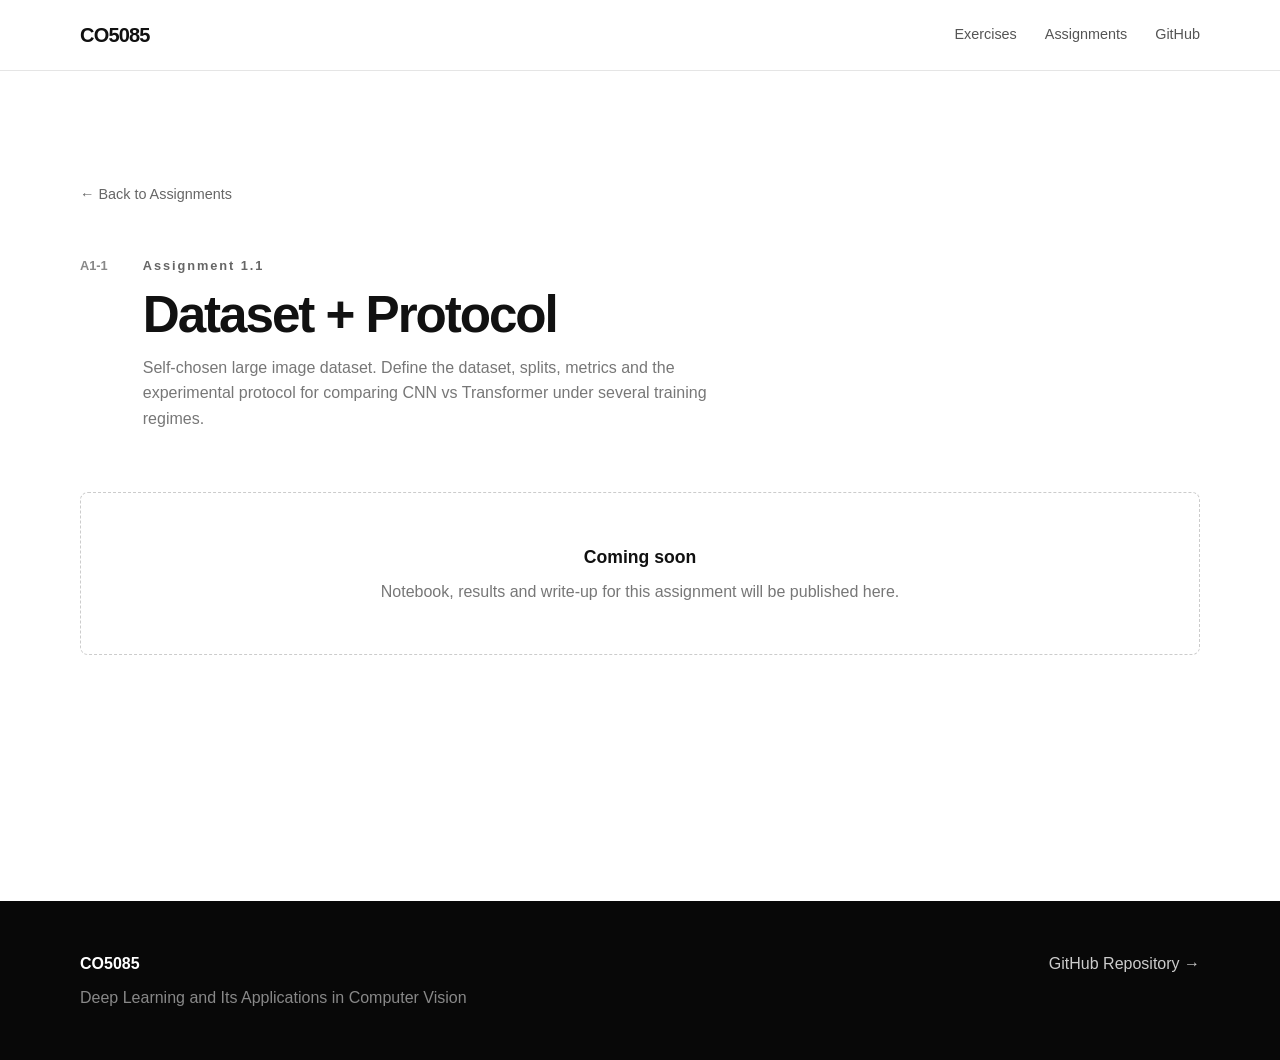
==== A1-1/index.html @ 3b037c11 "feat: update AI_USAGE and per-assignment disclosure" ====
<!DOCTYPE html>
<html lang="en">

<head>
    <meta charset="UTF-8">
    <meta name="viewport" content="width=device-width, initial-scale=1.0">

    <title>A1-1 · Dataset + Protocol — CO5085</title>

    <link rel="stylesheet" href="../css/style.css">
</head>

<body>

    <!-- Navigation -->
    <header class="navbar">
        <div class="container nav-container">

            <a href="../" class="logo">
                CO5085
            </a>

            <nav>
                <a href="../#exercises">Exercises</a>
                <a href="../#assignments">Assignments</a>
                <a href="https://github.com/hoctran19-cyber/deep-learning-computer-vision-co5085"
                   target="_blank">
                    GitHub
                </a>
            </nav>

        </div>
    </header>


    <main>

        <section class="section subpage">

            <div class="container">

                <a href="../#assignments" class="back-link">
                    ← Back to Assignments
                </a>

                <div class="section-header">

                    <span class="section-number">
                        A1-1
                    </span>

                    <div>
                        <span class="hero-label">Assignment 1.1</span>

                        <h2>Dataset + Protocol</h2>

                        <p>
                            Self-chosen large image dataset. Define the dataset, splits, metrics and the experimental protocol for comparing CNN vs Transformer under several training regimes.
                        </p>
                    </div>

                </div>


                <div class="placeholder">
                    <strong>Coming soon</strong>
                    <p>
                        Notebook, results and write-up for this
                        assignment will be published here.
                    </p>
                </div>

            </div>

        </section>

    </main>


    <!-- Footer -->
    <footer>

        <div class="container footer-content">

            <div>
                <strong>CO5085</strong>

                <p>
                    Deep Learning and Its Applications
                    in Computer Vision
                </p>
            </div>

            <div>
                <a
                    href="https://github.com/hoctran19-cyber/deep-learning-computer-vision-co5085"
                    target="_blank"
                >
                    GitHub Repository →
                </a>
            </div>

        </div>

    </footer>

</body>

</html>
---- css/style.css ----
* {
    margin: 0;
    padding: 0;
    box-sizing: border-box;
}

html {
    scroll-behavior: smooth;
}

body {
    font-family:
        Inter,
        -apple-system,
        BlinkMacSystemFont,
        "Segoe UI",
        sans-serif;

    line-height: 1.6;
    background: #ffffff;
    color: #111111;
}

a {
    color: inherit;
    text-decoration: none;
}

.container {
    width: min(1120px, 90%);
    margin: 0 auto;
}


/* =========================
   Navigation
========================= */

.navbar {
    position: sticky;
    top: 0;
    z-index: 100;

    background: rgba(255, 255, 255, 0.95);
    border-bottom: 1px solid #e5e5e5;
}

.nav-container {
    height: 70px;

    display: flex;
    align-items: center;
    justify-content: space-between;
}

.logo {
    font-size: 1.25rem;
    font-weight: 800;
    letter-spacing: -0.04em;
}

nav {
    display: flex;
    gap: 28px;
}

nav a {
    font-size: 0.9rem;
    color: #555;
}

nav a:hover {
    color: #000;
}


/* =========================
   Hero
========================= */

.hero {
    min-height: 620px;

    display: flex;
    align-items: center;

    background:
        linear-gradient(
            135deg,
            #f5f7fa 0%,
            #ffffff 60%
        );
}

.hero-content {
    padding: 100px 0;
}

.hero-label {
    margin-bottom: 20px;

    font-size: 0.8rem;
    font-weight: 700;

    letter-spacing: 0.15em;
    color: #666;
}

h1 {
    max-width: 850px;

    font-size: clamp(3rem, 7vw, 6rem);
    line-height: 0.98;
    letter-spacing: -0.06em;
}

h1 span {
    display: block;
    color: #555;
}

.hero-description {
    max-width: 650px;

    margin-top: 30px;

    font-size: 1.25rem;
    color: #666;
}

.hero-buttons {
    display: flex;
    gap: 14px;

    margin-top: 35px;
}

.button {
    padding: 13px 22px;

    border-radius: 6px;

    font-weight: 600;
}

.button.primary {
    background: #111;
    color: white;
}

.button.secondary {
    border: 1px solid #ccc;
}


/* =========================
   Sections
========================= */

.section {
    padding: 110px 0;
}

.section-dark {
    background: #111;
    color: white;
}

.section-header {
    display: flex;
    gap: 35px;

    margin-bottom: 60px;
}

.section-number {
    font-size: 0.8rem;
    font-weight: 700;
    color: #888;
}

.section-header h2 {
    font-size: clamp(2rem, 4vw, 3.5rem);

    line-height: 1;
    letter-spacing: -0.04em;
}

.section-header p {
    max-width: 600px;

    margin-top: 15px;

    color: #777;
}

.section-dark .section-header p {
    color: #aaa;
}


/* =========================
   Overview
========================= */

.overview-grid {
    display: grid;

    grid-template-columns:
        2fr 1fr;

    gap: 20px;
}

.info-card {
    padding: 35px;

    border: 1px solid #e5e5e5;
    border-radius: 8px;
}

.info-card h3 {
    margin-bottom: 15px;
}

.info-card p {
    color: #666;
}

.info-card p + p {
    margin-top: 8px;
}

.card-label {
    display: block;

    margin-bottom: 20px;

    font-size: 0.75rem;
    font-weight: 700;

    letter-spacing: 0.15em;
    text-transform: uppercase;
    color: #888;
}

.focus-text {
    font-size: clamp(1.25rem, 2.2vw, 1.75rem);
    line-height: 1.4;
    letter-spacing: -0.02em;
    color: #111 !important;
}


/* =========================
   Team
========================= */

.team-grid {
    display: grid;

    grid-template-columns:
        repeat(3, 1fr);

    gap: 20px;
}

.member-card {
    padding: 30px;

    border: 1px solid #333;
    border-radius: 8px;
}

.member-number {
    display: block;

    margin-bottom: 40px;

    font-size: 0.85rem;
    color: #777;
}

.avatar {
    width: 64px;
    height: 64px;

    display: flex;
    align-items: center;
    justify-content: center;

    margin-bottom: 25px;

    border-radius: 50%;
    overflow: hidden;

    background: #333;

    font-weight: 700;
}

.avatar img {
    width: 100%;
    height: 100%;

    object-fit: cover;
}

.member-card h3 {
    font-size: 1.15rem;
}

.member-card p {
    margin-top: 5px;

    font-size: 0.85rem;
    color: #999;
}


/* =========================
   AI-use Statement
========================= */

.statement {
    max-width: 760px;
}

.statement p {
    font-size: 1.05rem;
    color: #444;
}

.statement p + p,
.statement p + ul,
.statement ul + p {
    margin-top: 20px;
}

.statement ul {
    padding-left: 22px;
}

.statement li {
    margin-bottom: 10px;

    color: #444;
}

.statement-note {
    font-size: 0.9rem;
    color: #888;
}

.statement-note a {
    color: #111;
    text-decoration: underline;
}


/* =========================
   Exercises & Assignments
========================= */

.work-grid {
    display: grid;

    grid-template-columns:
        repeat(2, 1fr);

    gap: 20px;
}

.work-card {
    display: block;

    padding: 35px;

    border: 1px solid #333;
    border-radius: 8px;

    transition:
        transform 0.2s,
        border-color 0.2s;
}

.work-card:hover {
    transform: translateY(-5px);
    border-color: #777;
}

.work-code {
    display: inline-block;

    margin-bottom: 30px;
    padding: 4px 10px;

    border: 1px solid #555;
    border-radius: 4px;

    font-size: 0.75rem;
    font-weight: 700;
    letter-spacing: 0.1em;
    color: #ccc;

    transition:
        background 0.2s,
        color 0.2s,
        border-color 0.2s;
}

.work-card:hover .work-code {
    background: #fff;
    border-color: #fff;
    color: #111;
}

.work-card h3 {
    font-size: 1.35rem;

    margin-bottom: 15px;
}

.work-card p {
    color: #aaa;
}

.tags {
    display: flex;
    flex-wrap: wrap;

    gap: 8px;

    margin-top: 25px;
}

.tags span {
    padding: 5px 10px;

    border: 1px solid #444;
    border-radius: 20px;

    font-size: 0.75rem;
    color: #bbb;
}


.assignment-list {
    display: grid;

    gap: 20px;
}

.assignment-card {
    padding: 35px;

    border: 1px solid #e5e5e5;
    border-radius: 8px;
}

.assignment-head {
    display: flex;
    align-items: flex-start;
    gap: 30px;
}

.assignment-card .work-code {
    flex-shrink: 0;

    margin-bottom: 0;

    border-color: #ccc;
    color: #111;
}

.assignment-card h3 {
    font-size: 1.35rem;

    margin-bottom: 12px;
}

.assignment-card > .assignment-head p {
    max-width: 720px;

    color: #666;
}

.milestones {
    display: flex;
    flex-wrap: wrap;
    gap: 12px;

    margin-top: 25px;

    list-style: none;
}

.milestones a {
    display: flex;
    align-items: center;
    gap: 12px;

    padding: 12px 18px;

    border: 1px solid #e5e5e5;
    border-radius: 6px;

    font-size: 0.9rem;

    transition:
        border-color 0.2s,
        background 0.2s;
}

.milestones a:hover {
    background: #111;
    border-color: #111;
    color: #fff;
}

.milestones a span {
    font-size: 0.75rem;
    font-weight: 700;
    letter-spacing: 0.08em;
    color: #888;
}

.milestones a:hover span {
    color: #aaa;
}

.assignment-card .tags span {
    border-color: #ddd;
    color: #555;
}


/* =========================
   Sub-pages
========================= */

.subpage {
    min-height: calc(100vh - 70px);
}

.back-link {
    display: inline-block;

    margin-bottom: 50px;

    font-size: 0.9rem;
    color: #666;
}

.back-link:hover {
    color: #000;
}

.subpage .hero-label {
    display: block;

    margin-bottom: 12px;
}

.placeholder {
    padding: 50px 35px;

    border: 1px dashed #ccc;
    border-radius: 8px;

    text-align: center;
}

.placeholder strong {
    display: block;

    margin-bottom: 8px;

    font-size: 1.1rem;
}

.placeholder p {
    color: #777;
}


/* =========================
   Footer
========================= */

footer {
    padding: 50px 0;

    background: #080808;
    color: white;
}

.footer-content {
    display: flex;
    justify-content: space-between;
    gap: 30px;
}

.footer-content p {
    margin-top: 8px;

    color: #888;
}

.footer-content a {
    color: #ccc;
}


/* =========================
   Responsive
========================= */

@media (max-width: 800px) {

    nav {
        display: none;
    }

    .overview-grid,
    .team-grid,
    .work-grid {
        grid-template-columns: 1fr;
    }

    .assignment-head {
        flex-direction: column;
        gap: 15px;
    }

    .section {
        padding: 80px 0;
    }

    .section-header {
        gap: 15px;
    }

    .footer-content {
        flex-direction: column;
    }
}
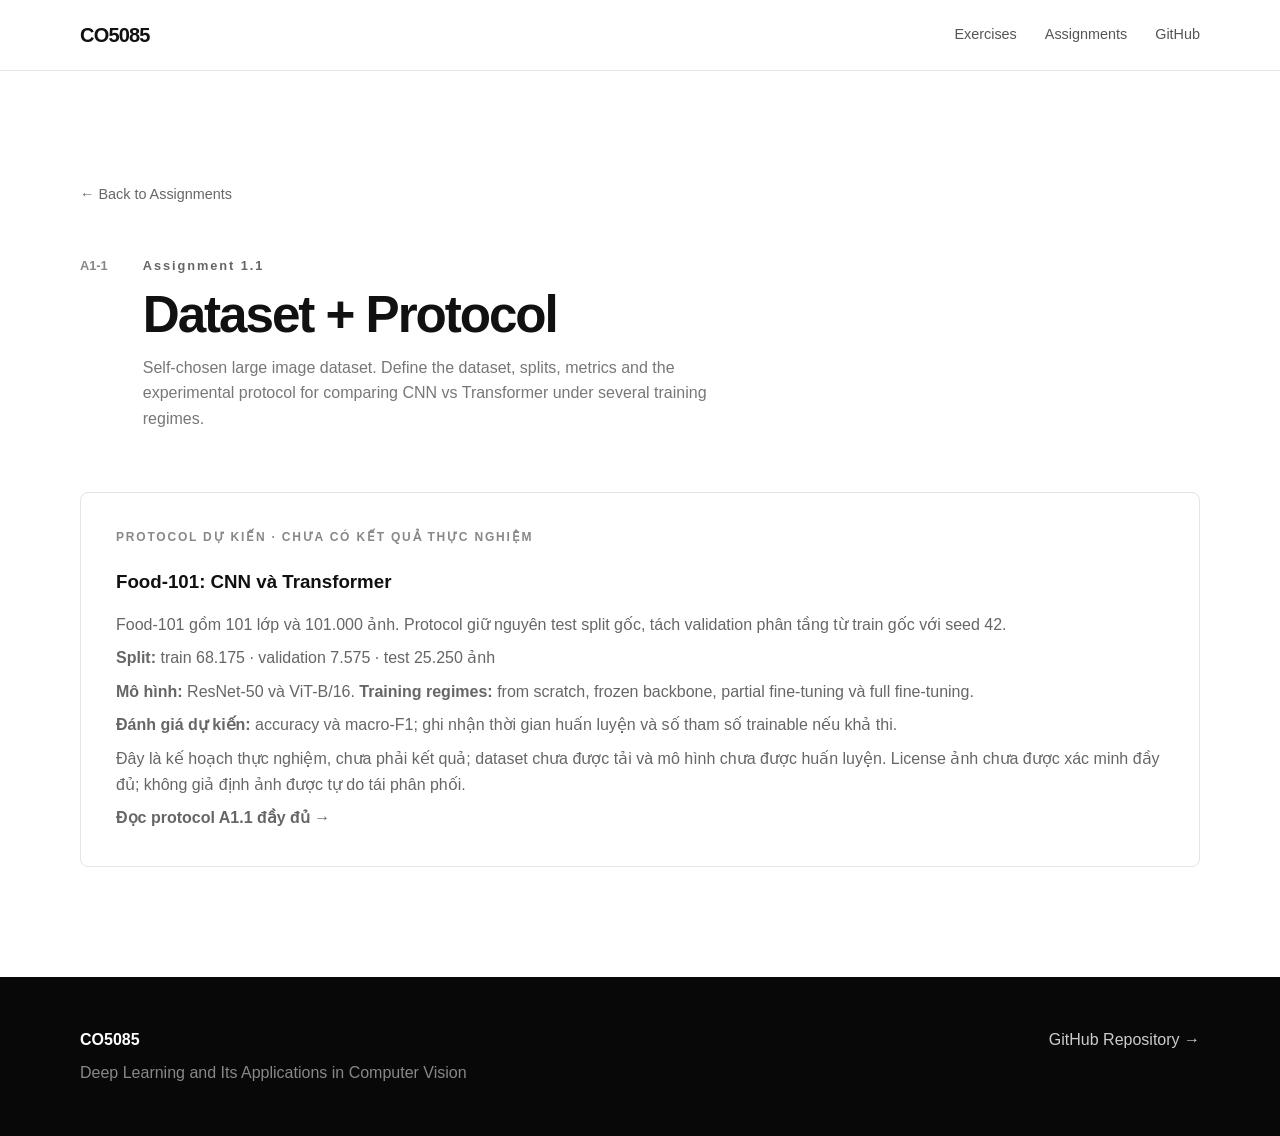
==== commit 1435714e: "Update index.html with experimental protocol details for Food-101 assignment" ====
--- a/A1-1/index.html
+++ b/A1-1/index.html
@@ -62,11 +62,42 @@
                 </div>
 
 
-                <div class="placeholder">
-                    <strong>Coming soon</strong>
+                <div class="info-card">
+                    <span class="card-label">Protocol dự kiến · Chưa có kết quả thực nghiệm</span>
+
+                    <h3>Food-101: CNN và Transformer</h3>
+
                     <p>
-                        Notebook, results and write-up for this
-                        assignment will be published here.
+                        Food-101 gồm 101 lớp và 101.000 ảnh. Protocol giữ nguyên
+                        test split gốc, tách validation phân tầng từ train gốc
+                        với seed 42.
+                    </p>
+
+                    <p>
+                        <strong>Split:</strong> train 68.175 · validation 7.575 · test 25.250 ảnh
+                    </p>
+
+                    <p>
+                        <strong>Mô hình:</strong> ResNet-50 và ViT-B/16.
+                        <strong>Training regimes:</strong> from scratch, frozen
+                        backbone, partial fine-tuning và full fine-tuning.
+                    </p>
+
+                    <p>
+                        <strong>Đánh giá dự kiến:</strong> accuracy và macro-F1;
+                        ghi nhận thời gian huấn luyện và số tham số trainable
+                        nếu khả thi.
+                    </p>
+
+                    <p>
+                        Đây là kế hoạch thực nghiệm, chưa phải kết quả; dataset
+                        chưa được tải và mô hình chưa được huấn luyện. License
+                        ảnh chưa được xác minh đầy đủ; không giả định ảnh được
+                        tự do tái phân phối.
+                    </p>
+
+                    <p>
+                        <a href="README.md"><strong>Đọc protocol A1.1 đầy đủ →</strong></a>
                     </p>
                 </div>
 
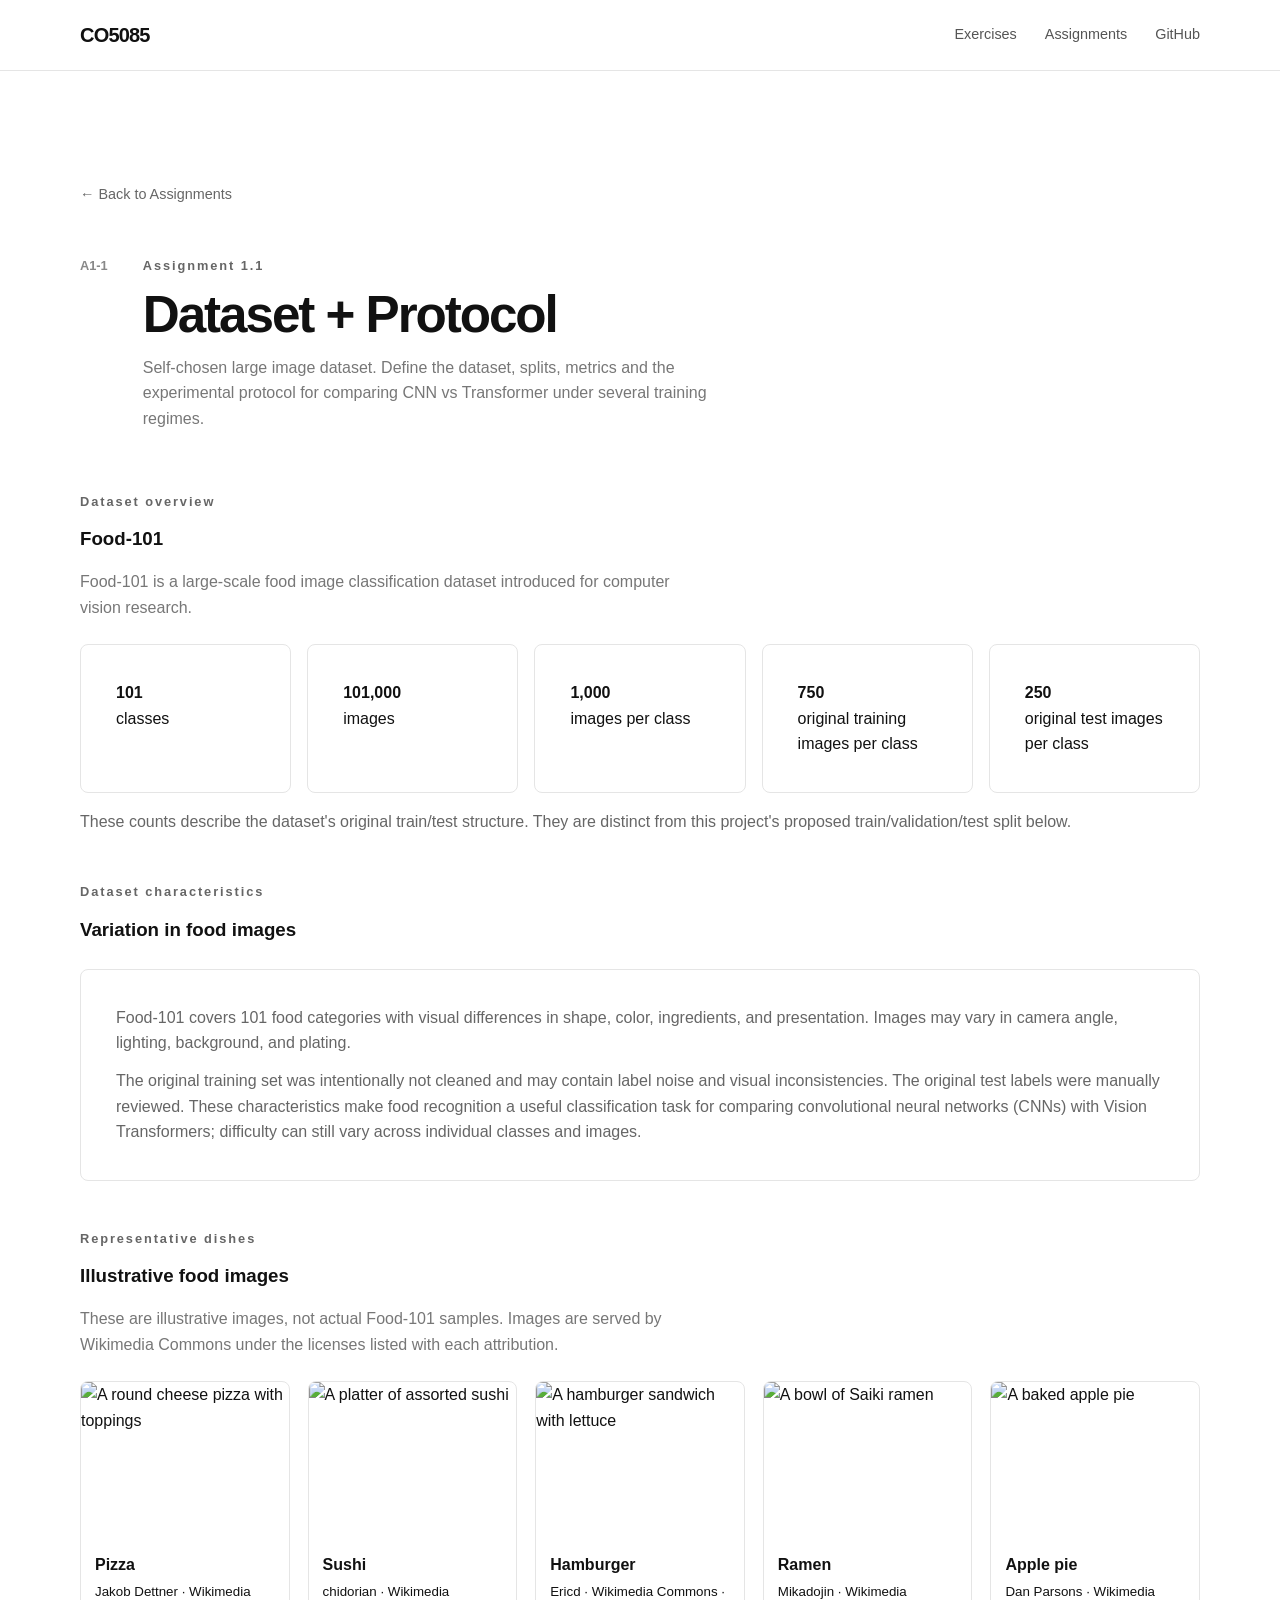
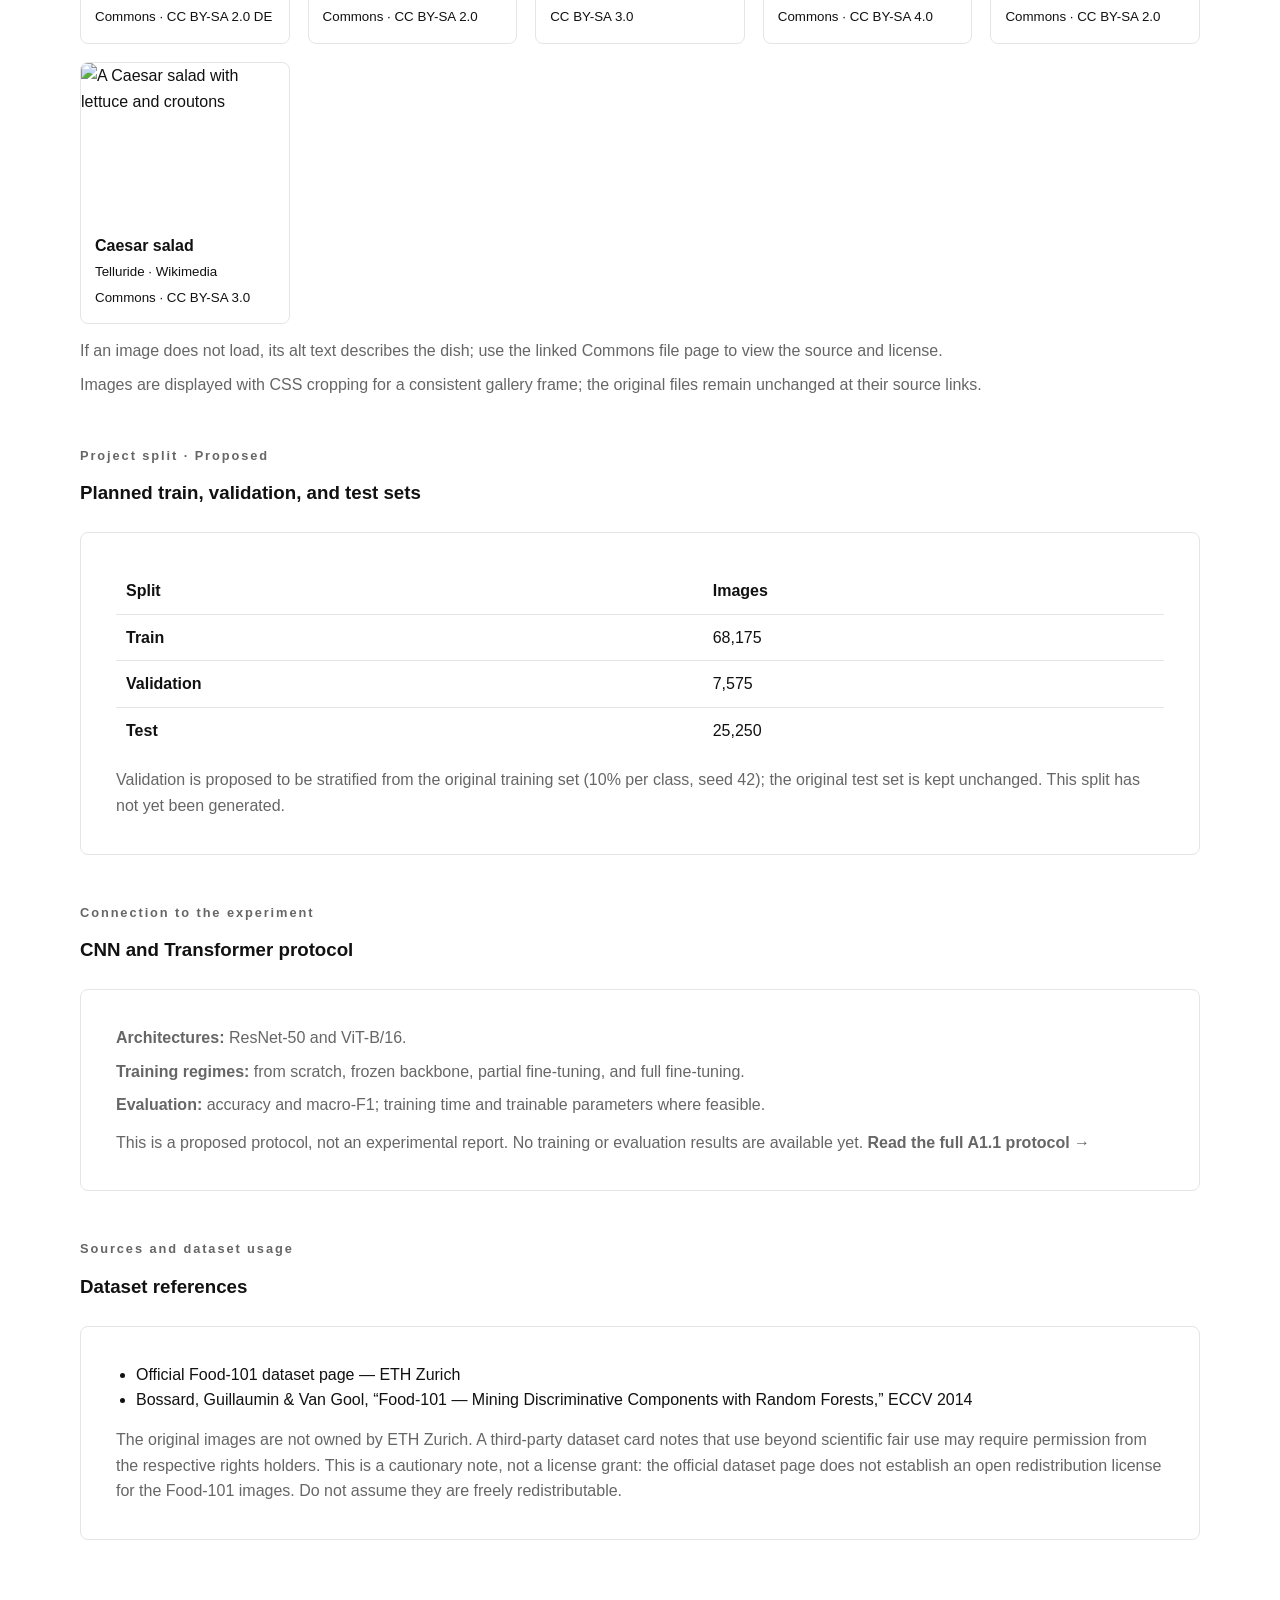
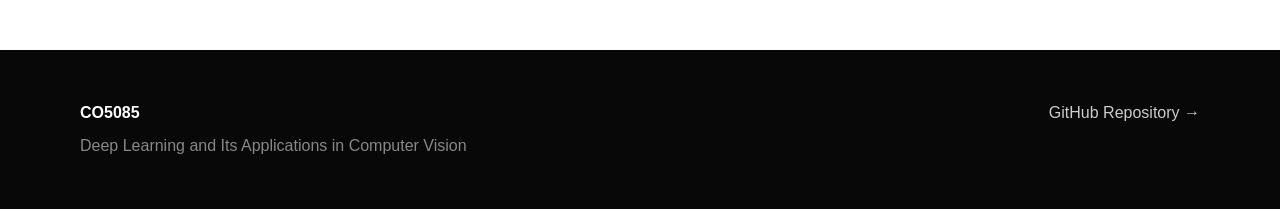
==== commit 2b39b6a3: "Update index.html with detailed dataset overview, characteristics, and proposed project split for Fo" ====
--- a/A1-1/index.html
+++ b/A1-1/index.html
@@ -62,44 +62,218 @@
                 </div>
 
 
-                <div class="info-card">
-                    <span class="card-label">Protocol dự kiến · Chưa có kết quả thực nghiệm</span>
-
-                    <h3>Food-101: CNN và Transformer</h3>
-
-                    <p>
-                        Food-101 gồm 101 lớp và 101.000 ảnh. Protocol giữ nguyên
-                        test split gốc, tách validation phân tầng từ train gốc
-                        với seed 42.
+                <section aria-labelledby="dataset-overview" style="margin-bottom: 48px;">
+                    <div class="section-header" style="margin-bottom: 24px;">
+                        <div>
+                            <span class="hero-label">Dataset overview</span>
+                            <h3 id="dataset-overview">Food-101</h3>
+                            <p>
+                                Food-101 is a large-scale food image classification dataset
+                                introduced for computer vision research.
+                            </p>
+                        </div>
+                    </div>
+
+                    <div style="display: grid; grid-template-columns: repeat(auto-fit, minmax(175px, 1fr)); gap: 16px;">
+                        <div class="info-card"><strong>101</strong><br>classes</div>
+                        <div class="info-card"><strong>101,000</strong><br>images</div>
+                        <div class="info-card"><strong>1,000</strong><br>images per class</div>
+                        <div class="info-card"><strong>750</strong><br>original training images per class</div>
+                        <div class="info-card"><strong>250</strong><br>original test images per class</div>
+                    </div>
+                    <p style="margin-top: 16px; color: #666;">
+                        These counts describe the dataset's original train/test structure.
+                        They are distinct from this project's proposed train/validation/test
+                        split below.
                     </p>
-
-                    <p>
-                        <strong>Split:</strong> train 68.175 · validation 7.575 · test 25.250 ảnh
+                </section>
+
+                <section aria-labelledby="dataset-characteristics" style="margin-bottom: 48px;">
+                    <div class="section-header" style="margin-bottom: 24px;">
+                        <div>
+                            <span class="hero-label">Dataset characteristics</span>
+                            <h3 id="dataset-characteristics">Variation in food images</h3>
+                        </div>
+                    </div>
+                    <div class="info-card">
+                        <p>
+                            Food-101 covers 101 food categories with visual differences in
+                            shape, color, ingredients, and presentation. Images may vary in
+                            camera angle, lighting, background, and plating.
+                        </p>
+                        <p style="margin-top: 12px;">
+                            The original training set was intentionally not cleaned and may
+                            contain label noise and visual inconsistencies. The original
+                            test labels were manually reviewed. These characteristics make
+                            food recognition a useful classification task for comparing
+                            convolutional neural networks (CNNs) with Vision Transformers;
+                            difficulty can still vary across individual classes and images.
+                        </p>
+                    </div>
+                </section>
+
+                <section aria-labelledby="representative-images" style="margin-bottom: 48px;">
+                    <div class="section-header" style="margin-bottom: 24px;">
+                        <div>
+                            <span class="hero-label">Representative dishes</span>
+                            <h3 id="representative-images">Illustrative food images</h3>
+                            <p>
+                                These are illustrative images, not actual Food-101 samples.
+                                Images are served by Wikimedia Commons under the licenses
+                                listed with each attribution.
+                            </p>
+                        </div>
+                    </div>
+
+                    <div style="display: grid; grid-template-columns: repeat(auto-fit, minmax(200px, 1fr)); gap: 18px;">
+                        <figure style="border: 1px solid #e5e5e5; border-radius: 8px; overflow: hidden;">
+                            <img src="https://upload.wikimedia.org/wikipedia/commons/a/a4/Pizza.jpg"
+                                 alt="A round cheese pizza with toppings"
+                                 loading="lazy"
+                                 style="display: block; width: 100%; aspect-ratio: 4 / 3; object-fit: cover;">
+                            <figcaption style="padding: 14px;">
+                                <strong>Pizza</strong><br>
+                                <small>Jakob Dettner · <a href="https://commons.wikimedia.org/wiki/File:Pizza.jpg" target="_blank" rel="noopener noreferrer">Wikimedia Commons</a> · <a href="https://creativecommons.org/licenses/by-sa/2.0/de/deed.en" target="_blank" rel="noopener noreferrer">CC BY-SA 2.0 DE</a></small>
+                            </figcaption>
+                        </figure>
+
+                        <figure style="border: 1px solid #e5e5e5; border-radius: 8px; overflow: hidden;">
+                            <img src="https://thumb.wikimedia.org/wikipedia/commons/thumb/6/60/Sushi_platter.jpg/960px-Sushi_platter.jpg"
+                                 alt="A platter of assorted sushi"
+                                 loading="lazy"
+                                 style="display: block; width: 100%; aspect-ratio: 4 / 3; object-fit: cover;">
+                            <figcaption style="padding: 14px;">
+                                <strong>Sushi</strong><br>
+                                <small>chidorian · <a href="https://commons.wikimedia.org/wiki/File:Sushi_platter.jpg" target="_blank" rel="noopener noreferrer">Wikimedia Commons</a> · <a href="https://creativecommons.org/licenses/by-sa/2.0" target="_blank" rel="noopener noreferrer">CC BY-SA 2.0</a></small>
+                            </figcaption>
+                        </figure>
+
+                        <figure style="border: 1px solid #e5e5e5; border-radius: 8px; overflow: hidden;">
+                            <img src="https://upload.wikimedia.org/wikipedia/commons/e/e8/Hamburger_sandwich.jpg"
+                                 alt="A hamburger sandwich with lettuce"
+                                 loading="lazy"
+                                 style="display: block; width: 100%; aspect-ratio: 4 / 3; object-fit: cover;">
+                            <figcaption style="padding: 14px;">
+                                <strong>Hamburger</strong><br>
+                                <small>Ericd · <a href="https://commons.wikimedia.org/wiki/File:Hamburger_sandwich.jpg" target="_blank" rel="noopener noreferrer">Wikimedia Commons</a> · <a href="https://creativecommons.org/licenses/by-sa/3.0/" target="_blank" rel="noopener noreferrer">CC BY-SA 3.0</a></small>
+                            </figcaption>
+                        </figure>
+
+                        <figure style="border: 1px solid #e5e5e5; border-radius: 8px; overflow: hidden;">
+                            <img src="https://thumb.wikimedia.org/wikipedia/commons/thumb/a/a5/Saiki-ramen.jpg/960px-Saiki-ramen.jpg"
+                                 alt="A bowl of Saiki ramen"
+                                 loading="lazy"
+                                 style="display: block; width: 100%; aspect-ratio: 4 / 3; object-fit: cover;">
+                            <figcaption style="padding: 14px;">
+                                <strong>Ramen</strong><br>
+                                <small>Mikadojin · <a href="https://commons.wikimedia.org/wiki/File:Saiki-ramen.jpg" target="_blank" rel="noopener noreferrer">Wikimedia Commons</a> · <a href="https://creativecommons.org/licenses/by-sa/4.0" target="_blank" rel="noopener noreferrer">CC BY-SA 4.0</a></small>
+                            </figcaption>
+                        </figure>
+
+                        <figure style="border: 1px solid #e5e5e5; border-radius: 8px; overflow: hidden;">
+                            <img src="https://thumb.wikimedia.org/wikipedia/commons/thumb/4/4b/Apple_pie.jpg/960px-Apple_pie.jpg"
+                                 alt="A baked apple pie"
+                                 loading="lazy"
+                                 style="display: block; width: 100%; aspect-ratio: 4 / 3; object-fit: cover;">
+                            <figcaption style="padding: 14px;">
+                                <strong>Apple pie</strong><br>
+                                <small>Dan Parsons · <a href="https://commons.wikimedia.org/wiki/File:Apple_pie.jpg" target="_blank" rel="noopener noreferrer">Wikimedia Commons</a> · <a href="https://creativecommons.org/licenses/by-sa/2.0" target="_blank" rel="noopener noreferrer">CC BY-SA 2.0</a></small>
+                            </figcaption>
+                        </figure>
+
+                        <figure style="border: 1px solid #e5e5e5; border-radius: 8px; overflow: hidden;">
+                            <img src="https://thumb.wikimedia.org/wikipedia/commons/thumb/8/85/Caesar-salad.jpg/960px-Caesar-salad.jpg"
+                                 alt="A Caesar salad with lettuce and croutons"
+                                 loading="lazy"
+                                 style="display: block; width: 100%; aspect-ratio: 4 / 3; object-fit: cover;">
+                            <figcaption style="padding: 14px;">
+                                <strong>Caesar salad</strong><br>
+                                <small>Telluride · <a href="https://commons.wikimedia.org/wiki/File:Caesar-salad.jpg" target="_blank" rel="noopener noreferrer">Wikimedia Commons</a> · <a href="https://creativecommons.org/licenses/by-sa/3.0" target="_blank" rel="noopener noreferrer">CC BY-SA 3.0</a></small>
+                            </figcaption>
+                        </figure>
+                    </div>
+                    <p style="margin-top: 14px; color: #666;">
+                        If an image does not load, its alt text describes the dish; use the
+                        linked Commons file page to view the source and license.
                     </p>
-
-                    <p>
-                        <strong>Mô hình:</strong> ResNet-50 và ViT-B/16.
-                        <strong>Training regimes:</strong> from scratch, frozen
-                        backbone, partial fine-tuning và full fine-tuning.
+                    <p style="margin-top: 8px; color: #666;">
+                        Images are displayed with CSS cropping for a consistent gallery
+                        frame; the original files remain unchanged at their source links.
                     </p>
-
-                    <p>
-                        <strong>Đánh giá dự kiến:</strong> accuracy và macro-F1;
-                        ghi nhận thời gian huấn luyện và số tham số trainable
-                        nếu khả thi.
-                    </p>
-
-                    <p>
-                        Đây là kế hoạch thực nghiệm, chưa phải kết quả; dataset
-                        chưa được tải và mô hình chưa được huấn luyện. License
-                        ảnh chưa được xác minh đầy đủ; không giả định ảnh được
-                        tự do tái phân phối.
-                    </p>
-
-                    <p>
-                        <a href="README.md"><strong>Đọc protocol A1.1 đầy đủ →</strong></a>
-                    </p>
-                </div>
+                </section>
+
+                <section aria-labelledby="project-split" style="margin-bottom: 48px;">
+                    <div class="section-header" style="margin-bottom: 24px;">
+                        <div>
+                            <span class="hero-label">Project split · Proposed</span>
+                            <h3 id="project-split">Planned train, validation, and test sets</h3>
+                        </div>
+                    </div>
+                    <div class="info-card">
+                        <table style="width: 100%; border-collapse: collapse; text-align: left;">
+                            <thead>
+                                <tr>
+                                    <th scope="col" style="padding: 10px; border-bottom: 1px solid #e5e5e5;">Split</th>
+                                    <th scope="col" style="padding: 10px; border-bottom: 1px solid #e5e5e5;">Images</th>
+                                </tr>
+                            </thead>
+                            <tbody>
+                                <tr><th scope="row" style="padding: 10px; border-bottom: 1px solid #e5e5e5;">Train</th><td style="padding: 10px; border-bottom: 1px solid #e5e5e5;">68,175</td></tr>
+                                <tr><th scope="row" style="padding: 10px; border-bottom: 1px solid #e5e5e5;">Validation</th><td style="padding: 10px; border-bottom: 1px solid #e5e5e5;">7,575</td></tr>
+                                <tr><th scope="row" style="padding: 10px;">Test</th><td style="padding: 10px;">25,250</td></tr>
+                            </tbody>
+                        </table>
+                        <p style="margin-top: 14px;">
+                            Validation is proposed to be stratified from the original
+                            training set (10% per class, seed 42); the original test set is
+                            kept unchanged. This split has not yet been generated.
+                        </p>
+                    </div>
+                </section>
+
+                <section aria-labelledby="experiment-connection" style="margin-bottom: 48px;">
+                    <div class="section-header" style="margin-bottom: 24px;">
+                        <div>
+                            <span class="hero-label">Connection to the experiment</span>
+                            <h3 id="experiment-connection">CNN and Transformer protocol</h3>
+                        </div>
+                    </div>
+                    <div class="info-card">
+                        <p><strong>Architectures:</strong> ResNet-50 and ViT-B/16.</p>
+                        <p style="margin-top: 8px;"><strong>Training regimes:</strong> from scratch, frozen backbone, partial fine-tuning, and full fine-tuning.</p>
+                        <p style="margin-top: 8px;"><strong>Evaluation:</strong> accuracy and macro-F1; training time and trainable parameters where feasible.</p>
+                        <p style="margin-top: 12px;">
+                            This is a proposed protocol, not an experimental report. No
+                            training or evaluation results are available yet.
+                            <a href="README.md"><strong>Read the full A1.1 protocol →</strong></a>
+                        </p>
+                    </div>
+                </section>
+
+                <section aria-labelledby="sources-usage">
+                    <div class="section-header" style="margin-bottom: 24px;">
+                        <div>
+                            <span class="hero-label">Sources and dataset usage</span>
+                            <h3 id="sources-usage">Dataset references</h3>
+                        </div>
+                    </div>
+                    <div class="info-card">
+                        <ul style="padding-left: 20px;">
+                            <li><a href="https://data.vision.ee.ethz.ch/cvl/datasets_extra/food-101/" target="_blank" rel="noopener noreferrer">Official Food-101 dataset page — ETH Zurich</a></li>
+                            <li><a href="https://data.vision.ee.ethz.ch/cvl/datasets_extra/food-101/static/bossard_eccv14_food-101.pdf" target="_blank" rel="noopener noreferrer">Bossard, Guillaumin &amp; Van Gool, “Food-101 — Mining Discriminative Components with Random Forests,” ECCV 2014</a></li>
+                        </ul>
+                        <p style="margin-top: 14px;">
+                            The original images are not owned by ETH Zurich. A
+                            <a href="https://docs.voxel51.com/dataset_zoo/datasets_hf/food101.html" target="_blank" rel="noopener noreferrer">third-party dataset card</a>
+                            notes that use beyond scientific fair use may require
+                            permission from the respective rights holders. This is a
+                            cautionary note, not a license grant: the official dataset
+                            page does not establish an open redistribution license for
+                            the Food-101 images. Do not assume they are freely
+                            redistributable.
+                        </p>
+                    </div>
+                </section>
 
             </div>
 
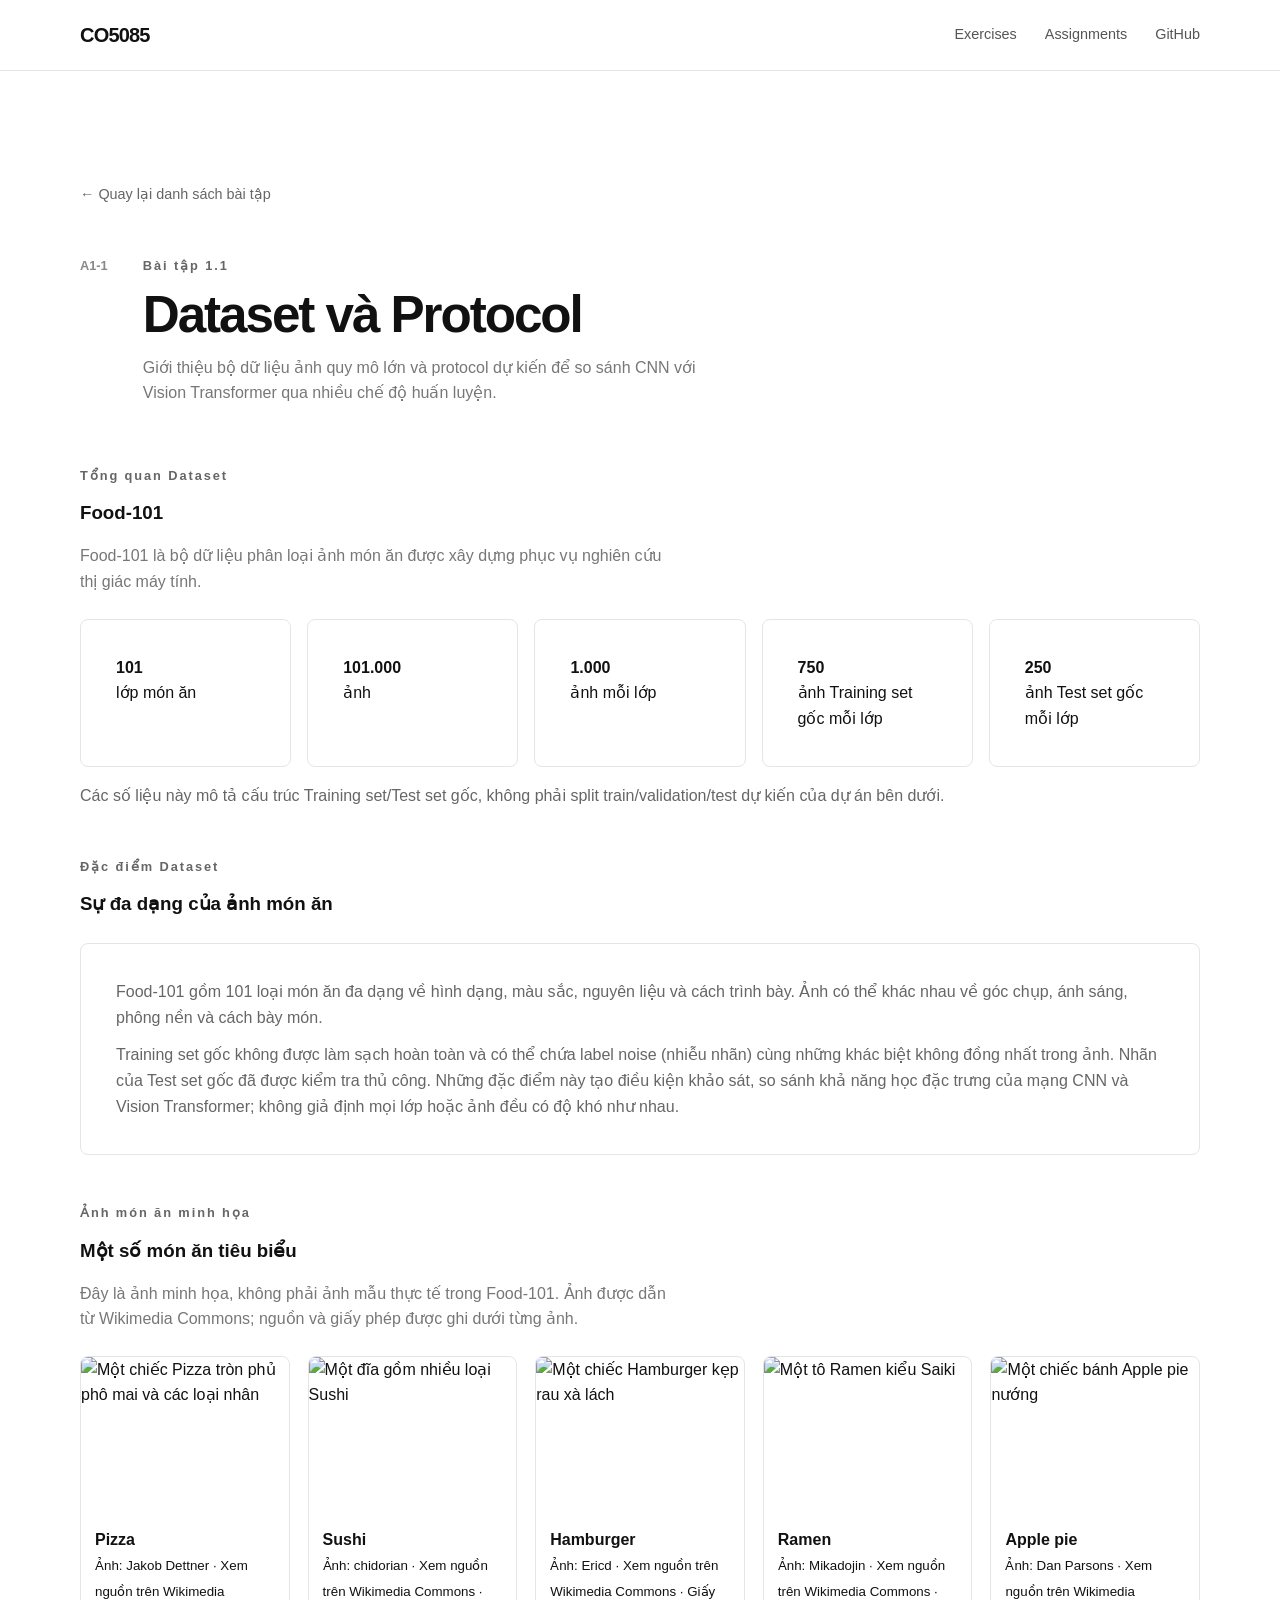
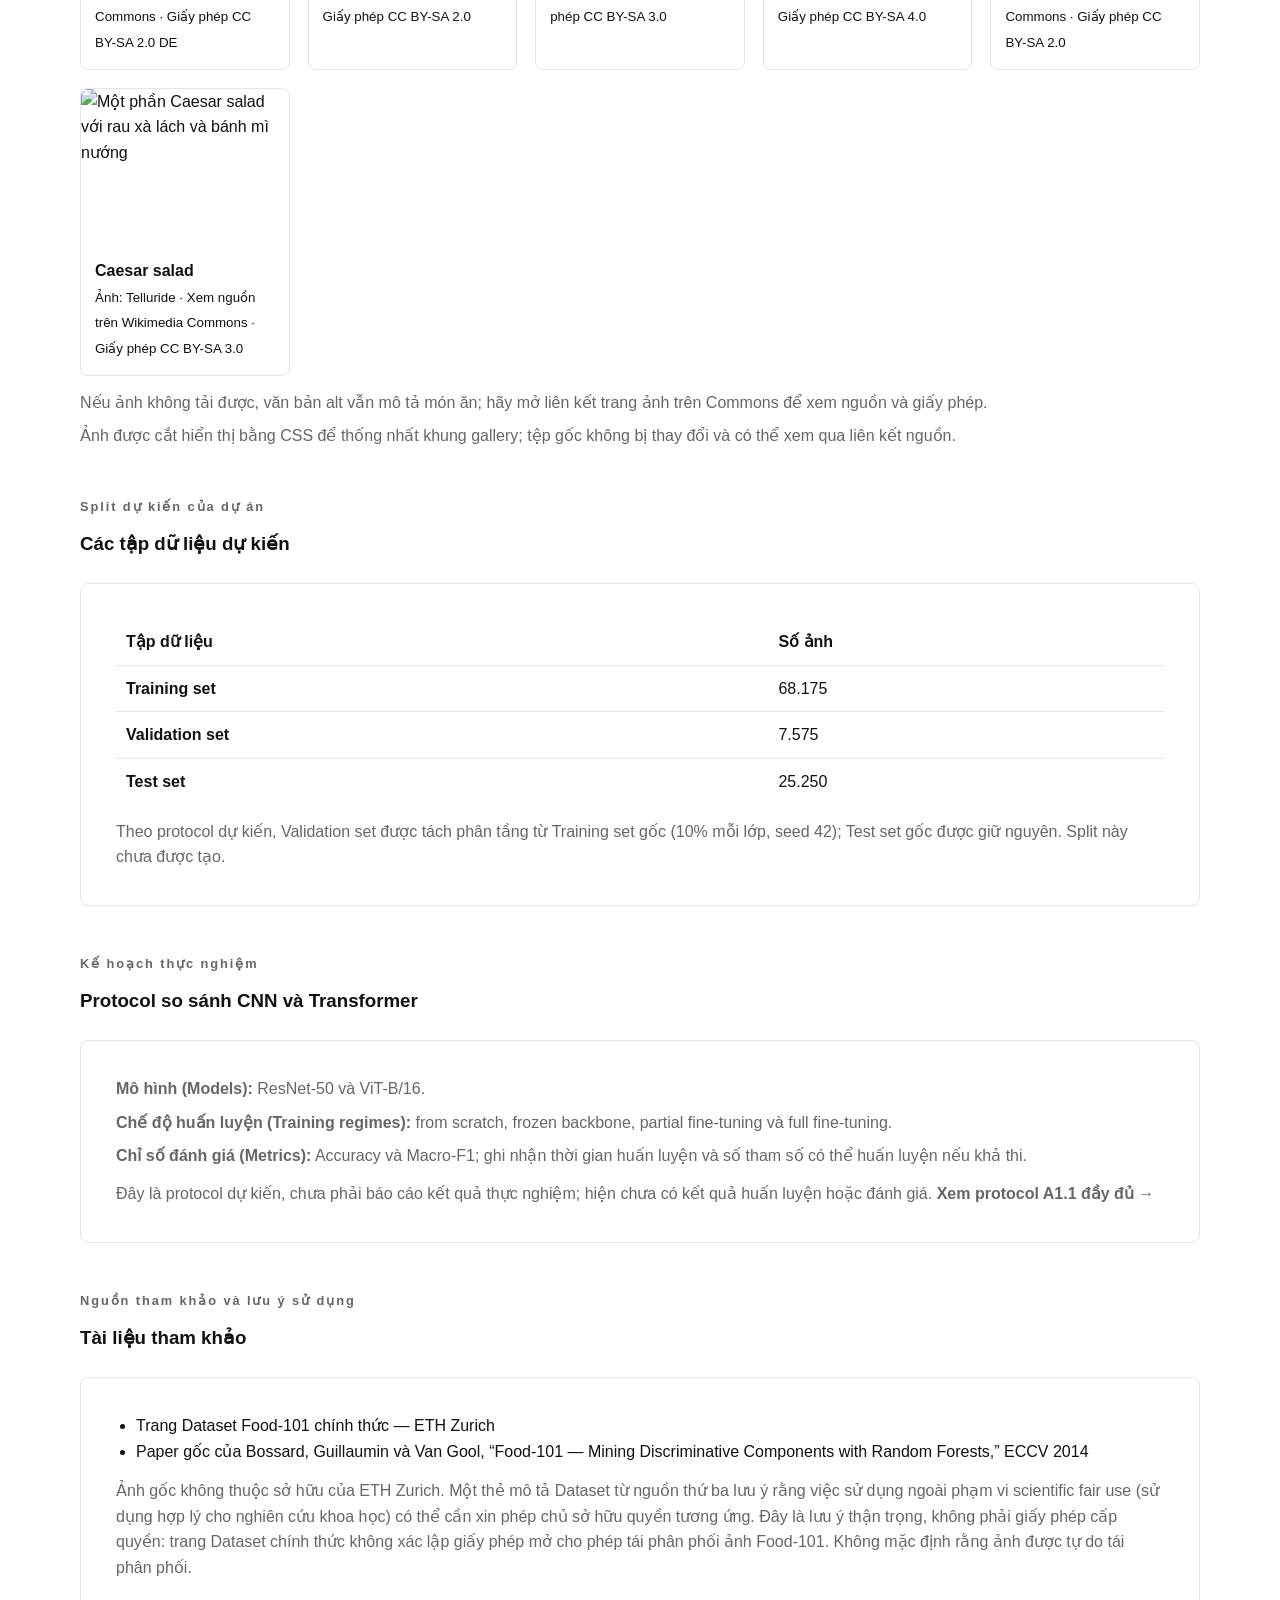
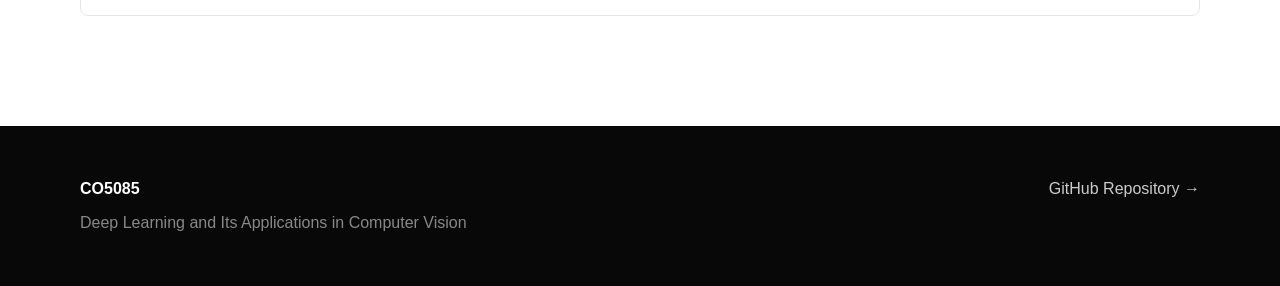
==== commit e2db421f: "Update index.html with Vietnamese translations and improved dataset descriptions for A1.1" ====
--- a/A1-1/index.html
+++ b/A1-1/index.html
@@ -1,11 +1,11 @@
 <!DOCTYPE html>
-<html lang="en">
+<html lang="vi">
 
 <head>
     <meta charset="UTF-8">
     <meta name="viewport" content="width=device-width, initial-scale=1.0">
 
-    <title>A1-1 · Dataset + Protocol — CO5085</title>
+    <title>A1.1 · Dataset và Protocol — CO5085</title>
 
     <link rel="stylesheet" href="../css/style.css">
 </head>
@@ -40,7 +40,7 @@
             <div class="container">
 
                 <a href="../#assignments" class="back-link">
-                    ← Back to Assignments
+                    ← Quay lại danh sách bài tập
                 </a>
 
                 <div class="section-header">
@@ -50,12 +50,13 @@
                     </span>
 
                     <div>
-                        <span class="hero-label">Assignment 1.1</span>
-
-                        <h2>Dataset + Protocol</h2>
+                        <span class="hero-label">Bài tập 1.1</span>
+
+                        <h2>Dataset và Protocol</h2>
 
                         <p>
-                            Self-chosen large image dataset. Define the dataset, splits, metrics and the experimental protocol for comparing CNN vs Transformer under several training regimes.
+                            Giới thiệu bộ dữ liệu ảnh quy mô lớn và protocol dự kiến
+                            để so sánh CNN với Vision Transformer qua nhiều chế độ huấn luyện.
                         </p>
                     </div>
 
@@ -65,49 +66,48 @@
                 <section aria-labelledby="dataset-overview" style="margin-bottom: 48px;">
                     <div class="section-header" style="margin-bottom: 24px;">
                         <div>
-                            <span class="hero-label">Dataset overview</span>
+                            <span class="hero-label">Tổng quan Dataset</span>
                             <h3 id="dataset-overview">Food-101</h3>
                             <p>
-                                Food-101 is a large-scale food image classification dataset
-                                introduced for computer vision research.
+                                Food-101 là bộ dữ liệu phân loại ảnh món ăn được xây dựng
+                                phục vụ nghiên cứu thị giác máy tính.
                             </p>
                         </div>
                     </div>
 
                     <div style="display: grid; grid-template-columns: repeat(auto-fit, minmax(175px, 1fr)); gap: 16px;">
-                        <div class="info-card"><strong>101</strong><br>classes</div>
-                        <div class="info-card"><strong>101,000</strong><br>images</div>
-                        <div class="info-card"><strong>1,000</strong><br>images per class</div>
-                        <div class="info-card"><strong>750</strong><br>original training images per class</div>
-                        <div class="info-card"><strong>250</strong><br>original test images per class</div>
+                        <div class="info-card"><strong>101</strong><br>lớp món ăn</div>
+                        <div class="info-card"><strong>101.000</strong><br>ảnh</div>
+                        <div class="info-card"><strong>1.000</strong><br>ảnh mỗi lớp</div>
+                        <div class="info-card"><strong>750</strong><br>ảnh Training set gốc mỗi lớp</div>
+                        <div class="info-card"><strong>250</strong><br>ảnh Test set gốc mỗi lớp</div>
                     </div>
                     <p style="margin-top: 16px; color: #666;">
-                        These counts describe the dataset's original train/test structure.
-                        They are distinct from this project's proposed train/validation/test
-                        split below.
+                        Các số liệu này mô tả cấu trúc Training set/Test set gốc,
+                        không phải split train/validation/test dự kiến của dự án bên dưới.
                     </p>
                 </section>
 
                 <section aria-labelledby="dataset-characteristics" style="margin-bottom: 48px;">
                     <div class="section-header" style="margin-bottom: 24px;">
                         <div>
-                            <span class="hero-label">Dataset characteristics</span>
-                            <h3 id="dataset-characteristics">Variation in food images</h3>
+                            <span class="hero-label">Đặc điểm Dataset</span>
+                            <h3 id="dataset-characteristics">Sự đa dạng của ảnh món ăn</h3>
                         </div>
                     </div>
                     <div class="info-card">
                         <p>
-                            Food-101 covers 101 food categories with visual differences in
-                            shape, color, ingredients, and presentation. Images may vary in
-                            camera angle, lighting, background, and plating.
+                            Food-101 gồm 101 loại món ăn đa dạng về hình dạng, màu sắc,
+                            nguyên liệu và cách trình bày. Ảnh có thể khác nhau về góc chụp,
+                            ánh sáng, phông nền và cách bày món.
                         </p>
                         <p style="margin-top: 12px;">
-                            The original training set was intentionally not cleaned and may
-                            contain label noise and visual inconsistencies. The original
-                            test labels were manually reviewed. These characteristics make
-                            food recognition a useful classification task for comparing
-                            convolutional neural networks (CNNs) with Vision Transformers;
-                            difficulty can still vary across individual classes and images.
+                            Training set gốc không được làm sạch hoàn toàn và có thể chứa
+                            label noise (nhiễu nhãn) cùng những khác biệt không đồng nhất
+                            trong ảnh. Nhãn của Test set gốc đã được kiểm tra thủ công.
+                            Những đặc điểm này tạo điều kiện khảo sát, so sánh khả năng học
+                            đặc trưng của mạng CNN và Vision Transformer; không giả định
+                            mọi lớp hoặc ảnh đều có độ khó như nhau.
                         </p>
                     </div>
                 </section>
@@ -115,12 +115,12 @@
                 <section aria-labelledby="representative-images" style="margin-bottom: 48px;">
                     <div class="section-header" style="margin-bottom: 24px;">
                         <div>
-                            <span class="hero-label">Representative dishes</span>
-                            <h3 id="representative-images">Illustrative food images</h3>
+                            <span class="hero-label">Ảnh món ăn minh họa</span>
+                            <h3 id="representative-images">Một số món ăn tiêu biểu</h3>
                             <p>
-                                These are illustrative images, not actual Food-101 samples.
-                                Images are served by Wikimedia Commons under the licenses
-                                listed with each attribution.
+                                Đây là ảnh minh họa, không phải ảnh mẫu thực tế trong
+                                Food-101. Ảnh được dẫn từ Wikimedia Commons; nguồn và
+                                giấy phép được ghi dưới từng ảnh.
                             </p>
                         </div>
                     </div>
@@ -128,105 +128,105 @@
                     <div style="display: grid; grid-template-columns: repeat(auto-fit, minmax(200px, 1fr)); gap: 18px;">
                         <figure style="border: 1px solid #e5e5e5; border-radius: 8px; overflow: hidden;">
                             <img src="https://upload.wikimedia.org/wikipedia/commons/a/a4/Pizza.jpg"
-                                 alt="A round cheese pizza with toppings"
+                                 alt="Một chiếc Pizza tròn phủ phô mai và các loại nhân"
                                  loading="lazy"
                                  style="display: block; width: 100%; aspect-ratio: 4 / 3; object-fit: cover;">
                             <figcaption style="padding: 14px;">
                                 <strong>Pizza</strong><br>
-                                <small>Jakob Dettner · <a href="https://commons.wikimedia.org/wiki/File:Pizza.jpg" target="_blank" rel="noopener noreferrer">Wikimedia Commons</a> · <a href="https://creativecommons.org/licenses/by-sa/2.0/de/deed.en" target="_blank" rel="noopener noreferrer">CC BY-SA 2.0 DE</a></small>
+                                        <small>Ảnh: Jakob Dettner · <a href="https://commons.wikimedia.org/wiki/File:Pizza.jpg" target="_blank" rel="noopener noreferrer">Xem nguồn trên Wikimedia Commons</a> · Giấy phép <a href="https://creativecommons.org/licenses/by-sa/2.0/de/deed.en" target="_blank" rel="noopener noreferrer">CC BY-SA 2.0 DE</a></small>
                             </figcaption>
                         </figure>
 
                         <figure style="border: 1px solid #e5e5e5; border-radius: 8px; overflow: hidden;">
                             <img src="https://thumb.wikimedia.org/wikipedia/commons/thumb/6/60/Sushi_platter.jpg/960px-Sushi_platter.jpg"
-                                 alt="A platter of assorted sushi"
+                                 alt="Một đĩa gồm nhiều loại Sushi"
                                  loading="lazy"
                                  style="display: block; width: 100%; aspect-ratio: 4 / 3; object-fit: cover;">
                             <figcaption style="padding: 14px;">
                                 <strong>Sushi</strong><br>
-                                <small>chidorian · <a href="https://commons.wikimedia.org/wiki/File:Sushi_platter.jpg" target="_blank" rel="noopener noreferrer">Wikimedia Commons</a> · <a href="https://creativecommons.org/licenses/by-sa/2.0" target="_blank" rel="noopener noreferrer">CC BY-SA 2.0</a></small>
+                                <small>Ảnh: chidorian · <a href="https://commons.wikimedia.org/wiki/File:Sushi_platter.jpg" target="_blank" rel="noopener noreferrer">Xem nguồn trên Wikimedia Commons</a> · Giấy phép <a href="https://creativecommons.org/licenses/by-sa/2.0" target="_blank" rel="noopener noreferrer">CC BY-SA 2.0</a></small>
                             </figcaption>
                         </figure>
 
                         <figure style="border: 1px solid #e5e5e5; border-radius: 8px; overflow: hidden;">
                             <img src="https://upload.wikimedia.org/wikipedia/commons/e/e8/Hamburger_sandwich.jpg"
-                                 alt="A hamburger sandwich with lettuce"
+                                 alt="Một chiếc Hamburger kẹp rau xà lách"
                                  loading="lazy"
                                  style="display: block; width: 100%; aspect-ratio: 4 / 3; object-fit: cover;">
                             <figcaption style="padding: 14px;">
                                 <strong>Hamburger</strong><br>
-                                <small>Ericd · <a href="https://commons.wikimedia.org/wiki/File:Hamburger_sandwich.jpg" target="_blank" rel="noopener noreferrer">Wikimedia Commons</a> · <a href="https://creativecommons.org/licenses/by-sa/3.0/" target="_blank" rel="noopener noreferrer">CC BY-SA 3.0</a></small>
+                                <small>Ảnh: Ericd · <a href="https://commons.wikimedia.org/wiki/File:Hamburger_sandwich.jpg" target="_blank" rel="noopener noreferrer">Xem nguồn trên Wikimedia Commons</a> · Giấy phép <a href="https://creativecommons.org/licenses/by-sa/3.0/" target="_blank" rel="noopener noreferrer">CC BY-SA 3.0</a></small>
                             </figcaption>
                         </figure>
 
                         <figure style="border: 1px solid #e5e5e5; border-radius: 8px; overflow: hidden;">
                             <img src="https://thumb.wikimedia.org/wikipedia/commons/thumb/a/a5/Saiki-ramen.jpg/960px-Saiki-ramen.jpg"
-                                 alt="A bowl of Saiki ramen"
+                                 alt="Một tô Ramen kiểu Saiki"
                                  loading="lazy"
                                  style="display: block; width: 100%; aspect-ratio: 4 / 3; object-fit: cover;">
                             <figcaption style="padding: 14px;">
                                 <strong>Ramen</strong><br>
-                                <small>Mikadojin · <a href="https://commons.wikimedia.org/wiki/File:Saiki-ramen.jpg" target="_blank" rel="noopener noreferrer">Wikimedia Commons</a> · <a href="https://creativecommons.org/licenses/by-sa/4.0" target="_blank" rel="noopener noreferrer">CC BY-SA 4.0</a></small>
+                                <small>Ảnh: Mikadojin · <a href="https://commons.wikimedia.org/wiki/File:Saiki-ramen.jpg" target="_blank" rel="noopener noreferrer">Xem nguồn trên Wikimedia Commons</a> · Giấy phép <a href="https://creativecommons.org/licenses/by-sa/4.0" target="_blank" rel="noopener noreferrer">CC BY-SA 4.0</a></small>
                             </figcaption>
                         </figure>
 
                         <figure style="border: 1px solid #e5e5e5; border-radius: 8px; overflow: hidden;">
                             <img src="https://thumb.wikimedia.org/wikipedia/commons/thumb/4/4b/Apple_pie.jpg/960px-Apple_pie.jpg"
-                                 alt="A baked apple pie"
+                                 alt="Một chiếc bánh Apple pie nướng"
                                  loading="lazy"
                                  style="display: block; width: 100%; aspect-ratio: 4 / 3; object-fit: cover;">
                             <figcaption style="padding: 14px;">
                                 <strong>Apple pie</strong><br>
-                                <small>Dan Parsons · <a href="https://commons.wikimedia.org/wiki/File:Apple_pie.jpg" target="_blank" rel="noopener noreferrer">Wikimedia Commons</a> · <a href="https://creativecommons.org/licenses/by-sa/2.0" target="_blank" rel="noopener noreferrer">CC BY-SA 2.0</a></small>
+                                <small>Ảnh: Dan Parsons · <a href="https://commons.wikimedia.org/wiki/File:Apple_pie.jpg" target="_blank" rel="noopener noreferrer">Xem nguồn trên Wikimedia Commons</a> · Giấy phép <a href="https://creativecommons.org/licenses/by-sa/2.0" target="_blank" rel="noopener noreferrer">CC BY-SA 2.0</a></small>
                             </figcaption>
                         </figure>
 
                         <figure style="border: 1px solid #e5e5e5; border-radius: 8px; overflow: hidden;">
                             <img src="https://thumb.wikimedia.org/wikipedia/commons/thumb/8/85/Caesar-salad.jpg/960px-Caesar-salad.jpg"
-                                 alt="A Caesar salad with lettuce and croutons"
+                                 alt="Một phần Caesar salad với rau xà lách và bánh mì nướng"
                                  loading="lazy"
                                  style="display: block; width: 100%; aspect-ratio: 4 / 3; object-fit: cover;">
                             <figcaption style="padding: 14px;">
                                 <strong>Caesar salad</strong><br>
-                                <small>Telluride · <a href="https://commons.wikimedia.org/wiki/File:Caesar-salad.jpg" target="_blank" rel="noopener noreferrer">Wikimedia Commons</a> · <a href="https://creativecommons.org/licenses/by-sa/3.0" target="_blank" rel="noopener noreferrer">CC BY-SA 3.0</a></small>
+                                <small>Ảnh: Telluride · <a href="https://commons.wikimedia.org/wiki/File:Caesar-salad.jpg" target="_blank" rel="noopener noreferrer">Xem nguồn trên Wikimedia Commons</a> · Giấy phép <a href="https://creativecommons.org/licenses/by-sa/3.0" target="_blank" rel="noopener noreferrer">CC BY-SA 3.0</a></small>
                             </figcaption>
                         </figure>
                     </div>
                     <p style="margin-top: 14px; color: #666;">
-                        If an image does not load, its alt text describes the dish; use the
-                        linked Commons file page to view the source and license.
+                        Nếu ảnh không tải được, văn bản alt vẫn mô tả món ăn; hãy mở
+                        liên kết trang ảnh trên Commons để xem nguồn và giấy phép.
                     </p>
                     <p style="margin-top: 8px; color: #666;">
-                        Images are displayed with CSS cropping for a consistent gallery
-                        frame; the original files remain unchanged at their source links.
+                        Ảnh được cắt hiển thị bằng CSS để thống nhất khung gallery;
+                        tệp gốc không bị thay đổi và có thể xem qua liên kết nguồn.
                     </p>
                 </section>
 
                 <section aria-labelledby="project-split" style="margin-bottom: 48px;">
                     <div class="section-header" style="margin-bottom: 24px;">
                         <div>
-                            <span class="hero-label">Project split · Proposed</span>
-                            <h3 id="project-split">Planned train, validation, and test sets</h3>
+                            <span class="hero-label">Split dự kiến của dự án</span>
+                            <h3 id="project-split">Các tập dữ liệu dự kiến</h3>
                         </div>
                     </div>
                     <div class="info-card">
                         <table style="width: 100%; border-collapse: collapse; text-align: left;">
                             <thead>
                                 <tr>
-                                    <th scope="col" style="padding: 10px; border-bottom: 1px solid #e5e5e5;">Split</th>
-                                    <th scope="col" style="padding: 10px; border-bottom: 1px solid #e5e5e5;">Images</th>
+                                    <th scope="col" style="padding: 10px; border-bottom: 1px solid #e5e5e5;">Tập dữ liệu</th>
+                                    <th scope="col" style="padding: 10px; border-bottom: 1px solid #e5e5e5;">Số ảnh</th>
                                 </tr>
                             </thead>
                             <tbody>
-                                <tr><th scope="row" style="padding: 10px; border-bottom: 1px solid #e5e5e5;">Train</th><td style="padding: 10px; border-bottom: 1px solid #e5e5e5;">68,175</td></tr>
-                                <tr><th scope="row" style="padding: 10px; border-bottom: 1px solid #e5e5e5;">Validation</th><td style="padding: 10px; border-bottom: 1px solid #e5e5e5;">7,575</td></tr>
-                                <tr><th scope="row" style="padding: 10px;">Test</th><td style="padding: 10px;">25,250</td></tr>
+                                <tr><th scope="row" style="padding: 10px; border-bottom: 1px solid #e5e5e5;">Training set</th><td style="padding: 10px; border-bottom: 1px solid #e5e5e5;">68.175</td></tr>
+                                <tr><th scope="row" style="padding: 10px; border-bottom: 1px solid #e5e5e5;">Validation set</th><td style="padding: 10px; border-bottom: 1px solid #e5e5e5;">7.575</td></tr>
+                                <tr><th scope="row" style="padding: 10px;">Test set</th><td style="padding: 10px;">25.250</td></tr>
                             </tbody>
                         </table>
                         <p style="margin-top: 14px;">
-                            Validation is proposed to be stratified from the original
-                            training set (10% per class, seed 42); the original test set is
-                            kept unchanged. This split has not yet been generated.
+                            Theo protocol dự kiến, Validation set được tách phân tầng
+                            từ Training set gốc (10% mỗi lớp, seed 42); Test set gốc
+                            được giữ nguyên. Split này chưa được tạo.
                         </p>
                     </div>
                 </section>
@@ -234,18 +234,18 @@
                 <section aria-labelledby="experiment-connection" style="margin-bottom: 48px;">
                     <div class="section-header" style="margin-bottom: 24px;">
                         <div>
-                            <span class="hero-label">Connection to the experiment</span>
-                            <h3 id="experiment-connection">CNN and Transformer protocol</h3>
+                            <span class="hero-label">Kế hoạch thực nghiệm</span>
+                            <h3 id="experiment-connection">Protocol so sánh CNN và Transformer</h3>
                         </div>
                     </div>
                     <div class="info-card">
-                        <p><strong>Architectures:</strong> ResNet-50 and ViT-B/16.</p>
-                        <p style="margin-top: 8px;"><strong>Training regimes:</strong> from scratch, frozen backbone, partial fine-tuning, and full fine-tuning.</p>
-                        <p style="margin-top: 8px;"><strong>Evaluation:</strong> accuracy and macro-F1; training time and trainable parameters where feasible.</p>
+                        <p><strong>Mô hình (Models):</strong> ResNet-50 và ViT-B/16.</p>
+                        <p style="margin-top: 8px;"><strong>Chế độ huấn luyện (Training regimes):</strong> from scratch, frozen backbone, partial fine-tuning và full fine-tuning.</p>
+                        <p style="margin-top: 8px;"><strong>Chỉ số đánh giá (Metrics):</strong> Accuracy và Macro-F1; ghi nhận thời gian huấn luyện và số tham số có thể huấn luyện nếu khả thi.</p>
                         <p style="margin-top: 12px;">
-                            This is a proposed protocol, not an experimental report. No
-                            training or evaluation results are available yet.
-                            <a href="README.md"><strong>Read the full A1.1 protocol →</strong></a>
+                            Đây là protocol dự kiến, chưa phải báo cáo kết quả thực nghiệm;
+                            hiện chưa có kết quả huấn luyện hoặc đánh giá.
+                            <a href="README.md"><strong>Xem protocol A1.1 đầy đủ →</strong></a>
                         </p>
                     </div>
                 </section>
@@ -253,24 +253,24 @@
                 <section aria-labelledby="sources-usage">
                     <div class="section-header" style="margin-bottom: 24px;">
                         <div>
-                            <span class="hero-label">Sources and dataset usage</span>
-                            <h3 id="sources-usage">Dataset references</h3>
+                            <span class="hero-label">Nguồn tham khảo và lưu ý sử dụng</span>
+                            <h3 id="sources-usage">Tài liệu tham khảo</h3>
                         </div>
                     </div>
                     <div class="info-card">
                         <ul style="padding-left: 20px;">
-                            <li><a href="https://data.vision.ee.ethz.ch/cvl/datasets_extra/food-101/" target="_blank" rel="noopener noreferrer">Official Food-101 dataset page — ETH Zurich</a></li>
-                            <li><a href="https://data.vision.ee.ethz.ch/cvl/datasets_extra/food-101/static/bossard_eccv14_food-101.pdf" target="_blank" rel="noopener noreferrer">Bossard, Guillaumin &amp; Van Gool, “Food-101 — Mining Discriminative Components with Random Forests,” ECCV 2014</a></li>
+                            <li><a href="https://data.vision.ee.ethz.ch/cvl/datasets_extra/food-101/" target="_blank" rel="noopener noreferrer">Trang Dataset Food-101 chính thức — ETH Zurich</a></li>
+                            <li><a href="https://data.vision.ee.ethz.ch/cvl/datasets_extra/food-101/static/bossard_eccv14_food-101.pdf" target="_blank" rel="noopener noreferrer">Paper gốc của Bossard, Guillaumin và Van Gool, “Food-101 — Mining Discriminative Components with Random Forests,” ECCV 2014</a></li>
                         </ul>
                         <p style="margin-top: 14px;">
-                            The original images are not owned by ETH Zurich. A
-                            <a href="https://docs.voxel51.com/dataset_zoo/datasets_hf/food101.html" target="_blank" rel="noopener noreferrer">third-party dataset card</a>
-                            notes that use beyond scientific fair use may require
-                            permission from the respective rights holders. This is a
-                            cautionary note, not a license grant: the official dataset
-                            page does not establish an open redistribution license for
-                            the Food-101 images. Do not assume they are freely
-                            redistributable.
+                            Ảnh gốc không thuộc sở hữu của ETH Zurich. Một
+                            <a href="https://docs.voxel51.com/dataset_zoo/datasets_hf/food101.html" target="_blank" rel="noopener noreferrer">thẻ mô tả Dataset từ nguồn thứ ba</a>
+                            lưu ý rằng việc sử dụng ngoài phạm vi scientific fair use
+                            (sử dụng hợp lý cho nghiên cứu khoa học) có thể cần xin
+                            phép chủ sở hữu quyền tương ứng. Đây là lưu ý
+                            thận trọng, không phải giấy phép cấp quyền: trang Dataset
+                            chính thức không xác lập giấy phép mở cho phép tái phân phối
+                            ảnh Food-101. Không mặc định rằng ảnh được tự do tái phân phối.
                         </p>
                     </div>
                 </section>
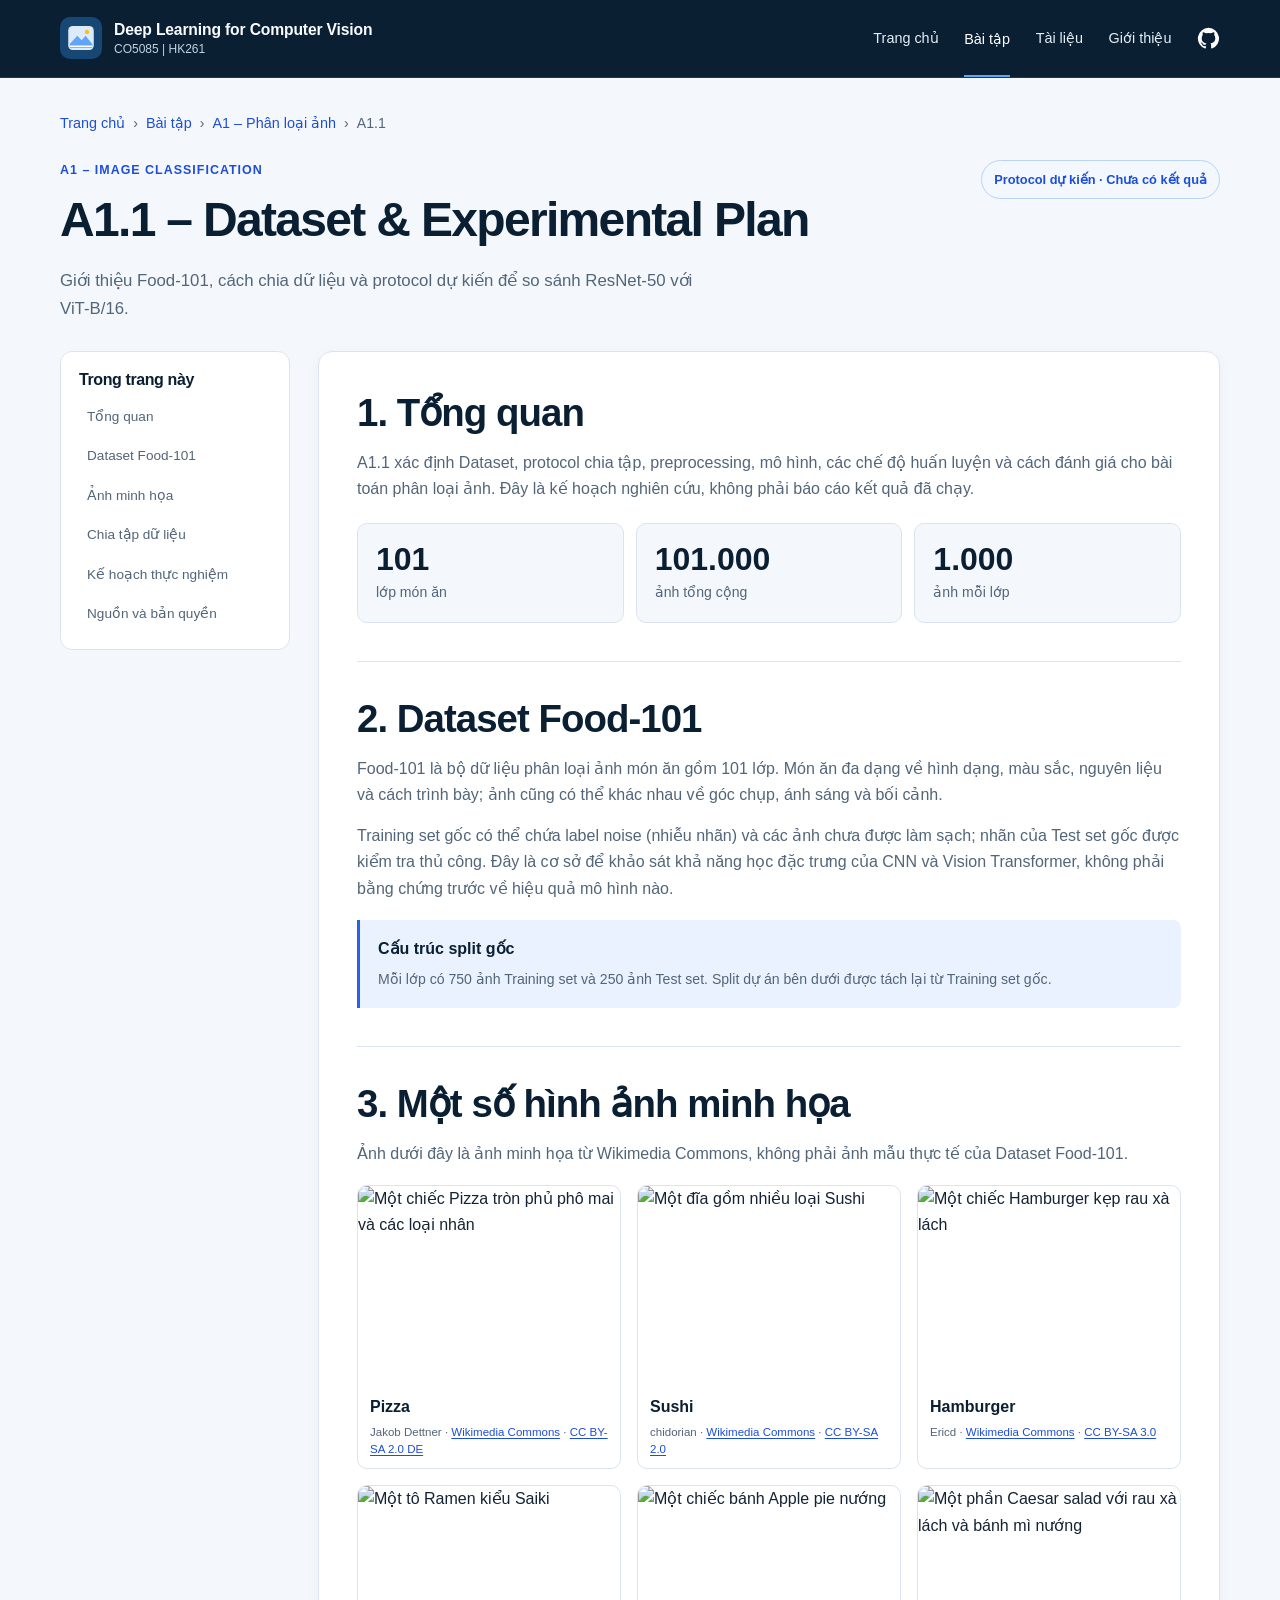
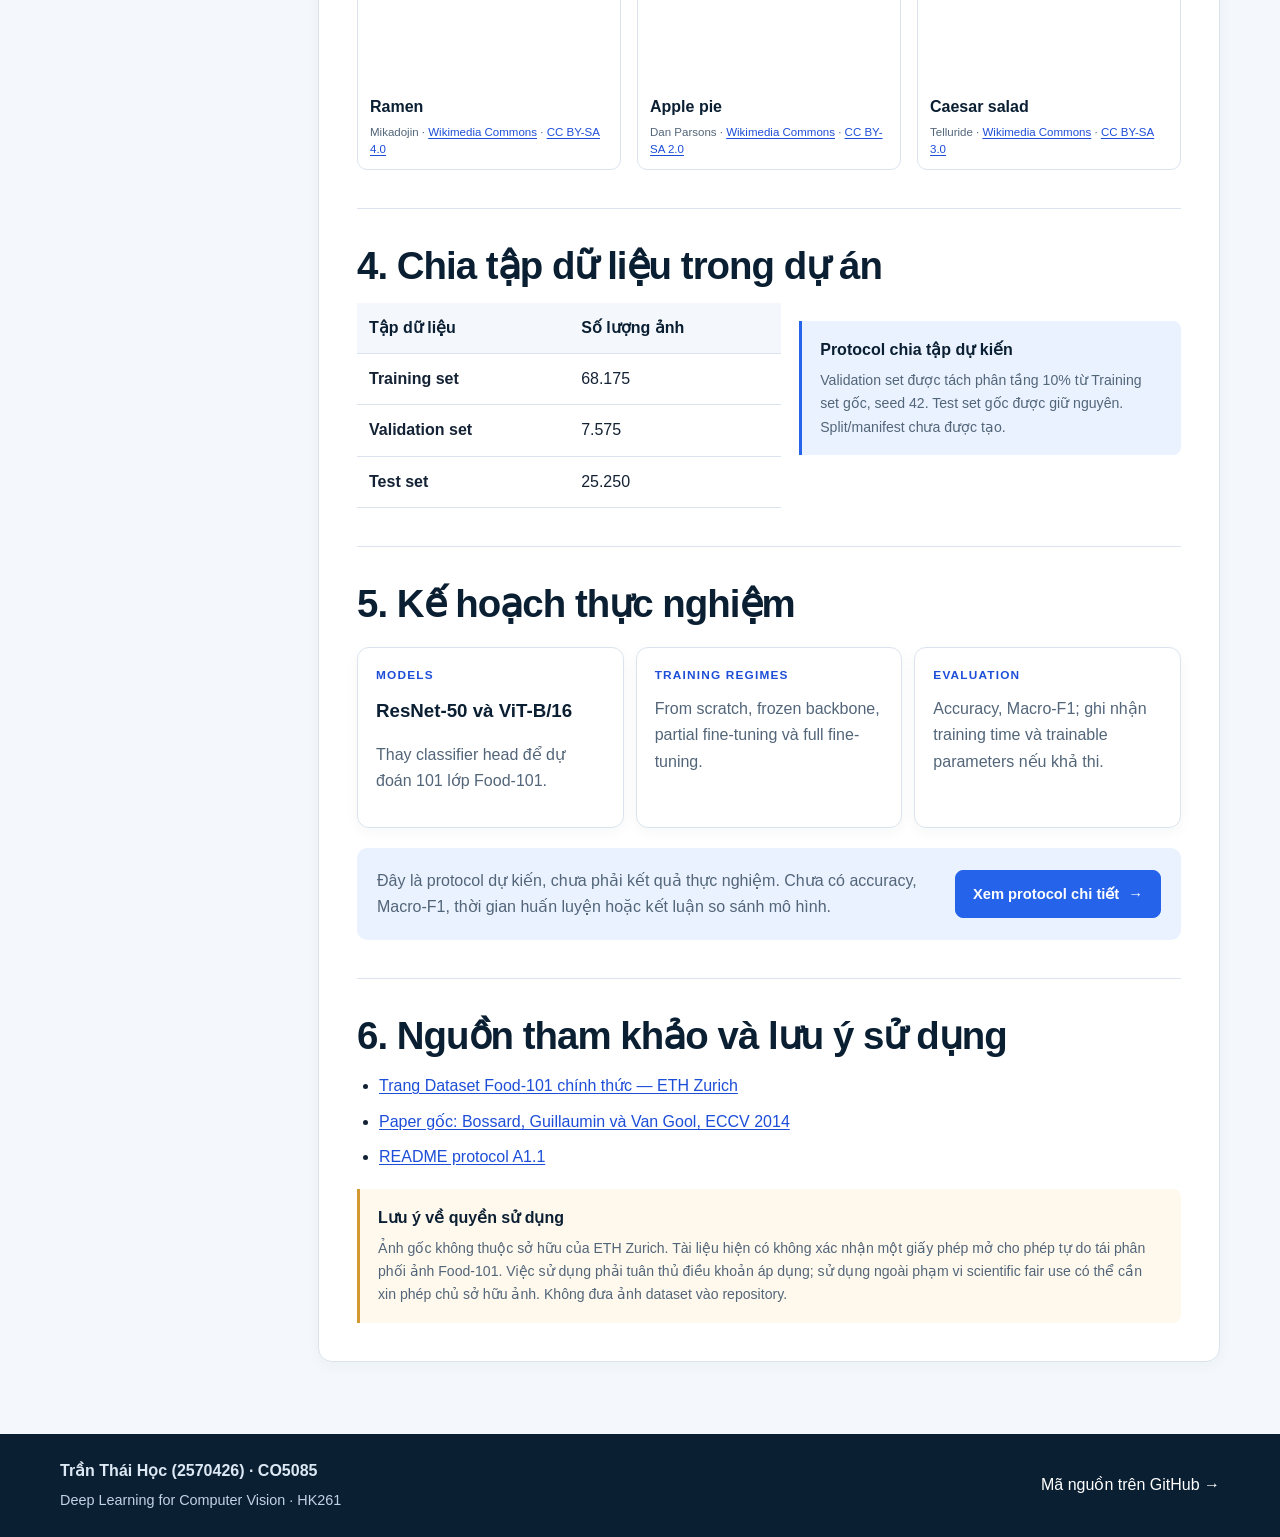
==== commit 12829ce5: "Update index.html for Vietnamese localization and course details; restructure navigation and content" ====
--- a/A1-1/index.html
+++ b/A1-1/index.html
@@ -4,311 +4,228 @@
 <head>
     <meta charset="UTF-8">
     <meta name="viewport" content="width=device-width, initial-scale=1.0">
-
-    <title>A1.1 · Dataset và Protocol — CO5085</title>
-
+    <meta name="description" content="Dataset Food-101 và protocol thực nghiệm dự kiến so sánh ResNet-50 với ViT-B/16 trong CO5085.">
+    <title>A1.1 – Dataset &amp; Experimental Plan — CO5085</title>
     <link rel="stylesheet" href="../css/style.css">
 </head>
 
 <body>
-
-    <!-- Navigation -->
     <header class="navbar">
         <div class="container nav-container">
-
-            <a href="../" class="logo">
-                CO5085
+            <a class="brand" href="../#home" aria-label="Deep Learning for Computer Vision — Trang chủ">
+                <span class="brand-mark" aria-hidden="true">
+                    <svg viewBox="0 0 40 40" width="30" height="30" fill="none">
+                        <rect x="3" y="4" width="34" height="32" rx="6" fill="#DCEBFA"/>
+                        <path d="M5 28 15 17l6 6 5-6 9 11v5H5z" fill="#60A5FA"/>
+                        <circle cx="28" cy="12" r="3" fill="#FBBF24"/>
+                        <path d="M5 31h30" stroke="#fff" stroke-width="2"/>
+                    </svg>
+                </span>
+                <span class="brand-copy">
+                    <span class="brand-title">Deep Learning for Computer Vision</span>
+                    <span class="brand-subtitle">CO5085 | HK261</span>
+                </span>
             </a>
-
-            <nav>
-                <a href="../#exercises">Exercises</a>
-                <a href="../#assignments">Assignments</a>
-                <a href="https://github.com/hoctran19-cyber/deep-learning-computer-vision-co5085"
-                   target="_blank">
-                    GitHub
+            <nav class="primary-nav" aria-label="Điều hướng chính">
+                <a href="../#home">Trang chủ</a>
+                <a href="../#assignments" aria-current="page">Bài tập</a>
+                <a href="../#documents">Tài liệu</a>
+                <a href="../#about">Giới thiệu</a>
+                <a class="github-link" href="https://github.com/hoctran19-cyber/deep-learning-computer-vision-co5085" target="_blank" rel="noopener noreferrer" aria-label="Mở repository trên GitHub">
+                    <svg viewBox="0 0 24 24" fill="currentColor" aria-hidden="true"><path d="M12 .9a11.1 11.1 0 0 0-3.51 21.63c.55.1.76-.24.76-.54v-2.1c-3.1.67-3.76-1.32-3.76-1.32-.5-1.29-1.23-1.63-1.23-1.63-1.01-.69.08-.68.08-.68 1.12.08 1.7 1.15 1.7 1.15.99 1.7 2.6 1.21 3.23.93.1-.72.39-1.21.7-1.49-2.47-.28-5.07-1.24-5.07-5.5 0-1.22.44-2.21 1.15-2.99-.12-.28-.5-1.42.11-2.95 0 0 .94-.3 3.05 1.14a10.6 10.6 0 0 1 5.55 0c2.12-1.44 3.05-1.14 3.05-1.14.61 1.53.23 2.67.11 2.95.72.78 1.15 1.77 1.15 2.99 0 4.27-2.6 5.21-5.08 5.49.4.35.75 1.02.75 2.06v3.06c0 .3.2.65.76.54A11.1 11.1 0 0 0 12 .9Z"/></svg>
                 </a>
             </nav>
-
+            <details class="mobile-nav">
+                <summary aria-label="Mở menu điều hướng">☰</summary>
+                <nav class="mobile-nav-panel" aria-label="Điều hướng trên thiết bị di động">
+                    <a href="../#home">Trang chủ</a>
+                    <a href="../#assignments" aria-current="page">Bài tập</a>
+                    <a href="../#documents">Tài liệu</a>
+                    <a href="../#about">Giới thiệu</a>
+                    <a href="https://github.com/hoctran19-cyber/deep-learning-computer-vision-co5085" target="_blank" rel="noopener noreferrer">GitHub</a>
+                </nav>
+            </details>
         </div>
     </header>
 
-
     <main>
-
         <section class="section subpage">
-
             <div class="container">
-
-                <a href="../#assignments" class="back-link">
-                    ← Quay lại danh sách bài tập
-                </a>
-
-                <div class="section-header">
-
-                    <span class="section-number">
-                        A1-1
-                    </span>
-
+                <nav class="breadcrumbs" aria-label="Đường dẫn">
+                    <a href="../#home">Trang chủ</a><span aria-hidden="true">›</span>
+                    <a href="../#assignments">Bài tập</a><span aria-hidden="true">›</span>
+                    <a href="../#assignments">A1 – Phân loại ảnh</a><span aria-hidden="true">›</span>
+                    <span aria-current="page">A1.1</span>
+                </nav>
+
+                <div class="detail-heading">
                     <div>
-                        <span class="hero-label">Bài tập 1.1</span>
-
-                        <h2>Dataset và Protocol</h2>
-
-                        <p>
-                            Giới thiệu bộ dữ liệu ảnh quy mô lớn và protocol dự kiến
-                            để so sánh CNN với Vision Transformer qua nhiều chế độ huấn luyện.
+                        <span class="hero-label">A1 – Image Classification</span>
+                        <h1 class="page-title">A1.1 – Dataset &amp; Experimental Plan</h1>
+                        <p class="hero-description">
+                            Giới thiệu Food-101, cách chia dữ liệu và protocol dự kiến
+                            để so sánh ResNet-50 với ViT-B/16.
                         </p>
                     </div>
-
+                    <span class="status-badge">Protocol dự kiến · Chưa có kết quả</span>
                 </div>
 
-
-                <section aria-labelledby="dataset-overview" style="margin-bottom: 48px;">
-                    <div class="section-header" style="margin-bottom: 24px;">
-                        <div>
-                            <span class="hero-label">Tổng quan Dataset</span>
-                            <h3 id="dataset-overview">Food-101</h3>
+                <div class="detail-layout">
+                    <aside class="detail-toc">
+                        <h2>Trong trang này</h2>
+                        <a href="#overview">Tổng quan</a>
+                        <a href="#food101">Dataset Food-101</a>
+                        <a href="#gallery">Ảnh minh họa</a>
+                        <a href="#split">Chia tập dữ liệu</a>
+                        <a href="#experiment">Kế hoạch thực nghiệm</a>
+                        <a href="#sources">Nguồn và bản quyền</a>
+                    </aside>
+
+                    <div class="detail-content">
+                        <section class="detail-section" id="overview">
+                            <h2>1. Tổng quan</h2>
                             <p>
-                                Food-101 là bộ dữ liệu phân loại ảnh món ăn được xây dựng
-                                phục vụ nghiên cứu thị giác máy tính.
-                            </p>
-                        </div>
+                                A1.1 xác định Dataset, protocol chia tập, preprocessing,
+                                mô hình, các chế độ huấn luyện và cách đánh giá cho bài
+                                toán phân loại ảnh. Đây là kế hoạch nghiên cứu, không phải
+                                báo cáo kết quả đã chạy.
+                            </p>
+                            <div class="stats-grid">
+                                <div class="stat-card"><strong>101</strong><span>lớp món ăn</span></div>
+                                <div class="stat-card"><strong>101.000</strong><span>ảnh tổng cộng</span></div>
+                                <div class="stat-card"><strong>1.000</strong><span>ảnh mỗi lớp</span></div>
+                            </div>
+                        </section>
+
+                        <section class="detail-section" id="food101">
+                            <h2>2. Dataset Food-101</h2>
+                            <p>
+                                Food-101 là bộ dữ liệu phân loại ảnh món ăn gồm 101 lớp.
+                                Món ăn đa dạng về hình dạng, màu sắc, nguyên liệu và cách
+                                trình bày; ảnh cũng có thể khác nhau về góc chụp, ánh sáng
+                                và bối cảnh.
+                            </p>
+                            <p>
+                                Training set gốc có thể chứa label noise (nhiễu nhãn) và
+                                các ảnh chưa được làm sạch; nhãn của Test set gốc được
+                                kiểm tra thủ công. Đây là cơ sở để khảo sát khả năng học
+                                đặc trưng của CNN và Vision Transformer, không phải bằng
+                                chứng trước về hiệu quả mô hình nào.
+                            </p>
+                            <div class="note-card">
+                                <strong>Cấu trúc split gốc</strong>
+                                <span>Mỗi lớp có 750 ảnh Training set và 250 ảnh Test set. Split dự án bên dưới được tách lại từ Training set gốc.</span>
+                            </div>
+                        </section>
+
+                        <section class="detail-section" id="gallery">
+                            <h2>3. Một số hình ảnh minh họa</h2>
+                            <p class="section-intro">
+                                Ảnh dưới đây là ảnh minh họa từ Wikimedia Commons, không
+                                phải ảnh mẫu thực tế của Dataset Food-101.
+                            </p>
+                            <div class="food-gallery">
+                                <figure>
+                                    <img src="https://upload.wikimedia.org/wikipedia/commons/a/a4/Pizza.jpg" alt="Một chiếc Pizza tròn phủ phô mai và các loại nhân" loading="lazy">
+                                    <figcaption><strong>Pizza</strong><small>Jakob Dettner · <a href="https://commons.wikimedia.org/wiki/File:Pizza.jpg" target="_blank" rel="noopener noreferrer">Wikimedia Commons</a> · <a href="https://creativecommons.org/licenses/by-sa/2.0/de/deed.en" target="_blank" rel="noopener noreferrer">CC BY-SA 2.0 DE</a></small></figcaption>
+                                </figure>
+                                <figure>
+                                    <img src="https://thumb.wikimedia.org/wikipedia/commons/thumb/6/60/Sushi_platter.jpg/960px-Sushi_platter.jpg" alt="Một đĩa gồm nhiều loại Sushi" loading="lazy">
+                                    <figcaption><strong>Sushi</strong><small>chidorian · <a href="https://commons.wikimedia.org/wiki/File:Sushi_platter.jpg" target="_blank" rel="noopener noreferrer">Wikimedia Commons</a> · <a href="https://creativecommons.org/licenses/by-sa/2.0" target="_blank" rel="noopener noreferrer">CC BY-SA 2.0</a></small></figcaption>
+                                </figure>
+                                <figure>
+                                    <img src="https://upload.wikimedia.org/wikipedia/commons/e/e8/Hamburger_sandwich.jpg" alt="Một chiếc Hamburger kẹp rau xà lách" loading="lazy">
+                                    <figcaption><strong>Hamburger</strong><small>Ericd · <a href="https://commons.wikimedia.org/wiki/File:Hamburger_sandwich.jpg" target="_blank" rel="noopener noreferrer">Wikimedia Commons</a> · <a href="https://creativecommons.org/licenses/by-sa/3.0/" target="_blank" rel="noopener noreferrer">CC BY-SA 3.0</a></small></figcaption>
+                                </figure>
+                                <figure>
+                                    <img src="https://thumb.wikimedia.org/wikipedia/commons/thumb/a/a5/Saiki-ramen.jpg/960px-Saiki-ramen.jpg" alt="Một tô Ramen kiểu Saiki" loading="lazy">
+                                    <figcaption><strong>Ramen</strong><small>Mikadojin · <a href="https://commons.wikimedia.org/wiki/File:Saiki-ramen.jpg" target="_blank" rel="noopener noreferrer">Wikimedia Commons</a> · <a href="https://creativecommons.org/licenses/by-sa/4.0" target="_blank" rel="noopener noreferrer">CC BY-SA 4.0</a></small></figcaption>
+                                </figure>
+                                <figure>
+                                    <img src="https://thumb.wikimedia.org/wikipedia/commons/thumb/4/4b/Apple_pie.jpg/960px-Apple_pie.jpg" alt="Một chiếc bánh Apple pie nướng" loading="lazy">
+                                    <figcaption><strong>Apple pie</strong><small>Dan Parsons · <a href="https://commons.wikimedia.org/wiki/File:Apple_pie.jpg" target="_blank" rel="noopener noreferrer">Wikimedia Commons</a> · <a href="https://creativecommons.org/licenses/by-sa/2.0" target="_blank" rel="noopener noreferrer">CC BY-SA 2.0</a></small></figcaption>
+                                </figure>
+                                <figure>
+                                    <img src="https://thumb.wikimedia.org/wikipedia/commons/thumb/8/85/Caesar-salad.jpg/960px-Caesar-salad.jpg" alt="Một phần Caesar salad với rau xà lách và bánh mì nướng" loading="lazy">
+                                    <figcaption><strong>Caesar salad</strong><small>Telluride · <a href="https://commons.wikimedia.org/wiki/File:Caesar-salad.jpg" target="_blank" rel="noopener noreferrer">Wikimedia Commons</a> · <a href="https://creativecommons.org/licenses/by-sa/3.0" target="_blank" rel="noopener noreferrer">CC BY-SA 3.0</a></small></figcaption>
+                                </figure>
+                            </div>
+                        </section>
+
+                        <section class="detail-section" id="split">
+                            <h2>4. Chia tập dữ liệu trong dự án</h2>
+                            <div class="split-layout">
+                                <div class="table-wrap">
+                                    <table class="split-table">
+                                        <thead><tr><th scope="col">Tập dữ liệu</th><th scope="col">Số lượng ảnh</th></tr></thead>
+                                        <tbody>
+                                            <tr><th scope="row">Training set</th><td>68.175</td></tr>
+                                            <tr><th scope="row">Validation set</th><td>7.575</td></tr>
+                                            <tr><th scope="row">Test set</th><td>25.250</td></tr>
+                                        </tbody>
+                                    </table>
+                                </div>
+                                <div class="note-card">
+                                    <strong>Protocol chia tập dự kiến</strong>
+                                    <span>Validation set được tách phân tầng 10% từ Training set gốc, seed 42. Test set gốc được giữ nguyên. Split/manifest chưa được tạo.</span>
+                                </div>
+                            </div>
+                        </section>
+
+                        <section class="detail-section" id="experiment">
+                            <h2>5. Kế hoạch thực nghiệm</h2>
+                            <div class="experiment-cards">
+                                <article class="info-card">
+                                    <span class="card-label">Models</span>
+                                    <h3>ResNet-50 và ViT-B/16</h3>
+                                    <p>Thay classifier head để dự đoán 101 lớp Food-101.</p>
+                                </article>
+                                <article class="info-card">
+                                    <span class="card-label">Training regimes</span>
+                                    <p>From scratch, frozen backbone, partial fine-tuning và full fine-tuning.</p>
+                                </article>
+                                <article class="info-card">
+                                    <span class="card-label">Evaluation</span>
+                                    <p>Accuracy, Macro-F1; ghi nhận training time và trainable parameters nếu khả thi.</p>
+                                </article>
+                            </div>
+                            <div class="protocol-callout">
+                                <p>
+                                    Đây là protocol dự kiến, chưa phải kết quả thực nghiệm.
+                                    Chưa có accuracy, Macro-F1, thời gian huấn luyện hoặc
+                                    kết luận so sánh mô hình.
+                                </p>
+                                <a class="button primary" href="README.md">Xem protocol chi tiết <span aria-hidden="true">→</span></a>
+                            </div>
+                        </section>
+
+                        <section class="detail-section" id="sources">
+                            <h2>6. Nguồn tham khảo và lưu ý sử dụng</h2>
+                            <ul class="source-list">
+                                <li><a href="https://data.vision.ee.ethz.ch/cvl/datasets_extra/food-101/" target="_blank" rel="noopener noreferrer">Trang Dataset Food-101 chính thức — ETH Zurich</a></li>
+                                <li><a href="https://data.vision.ee.ethz.ch/cvl/datasets_extra/food-101/static/bossard_eccv14_food-101.pdf" target="_blank" rel="noopener noreferrer">Paper gốc: Bossard, Guillaumin và Van Gool, ECCV 2014</a></li>
+                                <li><a href="README.md">README protocol A1.1</a></li>
+                            </ul>
+                            <div class="note-card note-caution">
+                                <strong>Lưu ý về quyền sử dụng</strong>
+                                <span>Ảnh gốc không thuộc sở hữu của ETH Zurich. Tài liệu hiện có không xác nhận một giấy phép mở cho phép tự do tái phân phối ảnh Food-101. Việc sử dụng phải tuân thủ điều khoản áp dụng; sử dụng ngoài phạm vi scientific fair use có thể cần xin phép chủ sở hữu ảnh. Không đưa ảnh dataset vào repository.</span>
+                            </div>
+                        </section>
                     </div>
-
-                    <div style="display: grid; grid-template-columns: repeat(auto-fit, minmax(175px, 1fr)); gap: 16px;">
-                        <div class="info-card"><strong>101</strong><br>lớp món ăn</div>
-                        <div class="info-card"><strong>101.000</strong><br>ảnh</div>
-                        <div class="info-card"><strong>1.000</strong><br>ảnh mỗi lớp</div>
-                        <div class="info-card"><strong>750</strong><br>ảnh Training set gốc mỗi lớp</div>
-                        <div class="info-card"><strong>250</strong><br>ảnh Test set gốc mỗi lớp</div>
-                    </div>
-                    <p style="margin-top: 16px; color: #666;">
-                        Các số liệu này mô tả cấu trúc Training set/Test set gốc,
-                        không phải split train/validation/test dự kiến của dự án bên dưới.
-                    </p>
-                </section>
-
-                <section aria-labelledby="dataset-characteristics" style="margin-bottom: 48px;">
-                    <div class="section-header" style="margin-bottom: 24px;">
-                        <div>
-                            <span class="hero-label">Đặc điểm Dataset</span>
-                            <h3 id="dataset-characteristics">Sự đa dạng của ảnh món ăn</h3>
-                        </div>
-                    </div>
-                    <div class="info-card">
-                        <p>
-                            Food-101 gồm 101 loại món ăn đa dạng về hình dạng, màu sắc,
-                            nguyên liệu và cách trình bày. Ảnh có thể khác nhau về góc chụp,
-                            ánh sáng, phông nền và cách bày món.
-                        </p>
-                        <p style="margin-top: 12px;">
-                            Training set gốc không được làm sạch hoàn toàn và có thể chứa
-                            label noise (nhiễu nhãn) cùng những khác biệt không đồng nhất
-                            trong ảnh. Nhãn của Test set gốc đã được kiểm tra thủ công.
-                            Những đặc điểm này tạo điều kiện khảo sát, so sánh khả năng học
-                            đặc trưng của mạng CNN và Vision Transformer; không giả định
-                            mọi lớp hoặc ảnh đều có độ khó như nhau.
-                        </p>
-                    </div>
-                </section>
-
-                <section aria-labelledby="representative-images" style="margin-bottom: 48px;">
-                    <div class="section-header" style="margin-bottom: 24px;">
-                        <div>
-                            <span class="hero-label">Ảnh món ăn minh họa</span>
-                            <h3 id="representative-images">Một số món ăn tiêu biểu</h3>
-                            <p>
-                                Đây là ảnh minh họa, không phải ảnh mẫu thực tế trong
-                                Food-101. Ảnh được dẫn từ Wikimedia Commons; nguồn và
-                                giấy phép được ghi dưới từng ảnh.
-                            </p>
-                        </div>
-                    </div>
-
-                    <div style="display: grid; grid-template-columns: repeat(auto-fit, minmax(200px, 1fr)); gap: 18px;">
-                        <figure style="border: 1px solid #e5e5e5; border-radius: 8px; overflow: hidden;">
-                            <img src="https://upload.wikimedia.org/wikipedia/commons/a/a4/Pizza.jpg"
-                                 alt="Một chiếc Pizza tròn phủ phô mai và các loại nhân"
-                                 loading="lazy"
-                                 style="display: block; width: 100%; aspect-ratio: 4 / 3; object-fit: cover;">
-                            <figcaption style="padding: 14px;">
-                                <strong>Pizza</strong><br>
-                                        <small>Ảnh: Jakob Dettner · <a href="https://commons.wikimedia.org/wiki/File:Pizza.jpg" target="_blank" rel="noopener noreferrer">Xem nguồn trên Wikimedia Commons</a> · Giấy phép <a href="https://creativecommons.org/licenses/by-sa/2.0/de/deed.en" target="_blank" rel="noopener noreferrer">CC BY-SA 2.0 DE</a></small>
-                            </figcaption>
-                        </figure>
-
-                        <figure style="border: 1px solid #e5e5e5; border-radius: 8px; overflow: hidden;">
-                            <img src="https://thumb.wikimedia.org/wikipedia/commons/thumb/6/60/Sushi_platter.jpg/960px-Sushi_platter.jpg"
-                                 alt="Một đĩa gồm nhiều loại Sushi"
-                                 loading="lazy"
-                                 style="display: block; width: 100%; aspect-ratio: 4 / 3; object-fit: cover;">
-                            <figcaption style="padding: 14px;">
-                                <strong>Sushi</strong><br>
-                                <small>Ảnh: chidorian · <a href="https://commons.wikimedia.org/wiki/File:Sushi_platter.jpg" target="_blank" rel="noopener noreferrer">Xem nguồn trên Wikimedia Commons</a> · Giấy phép <a href="https://creativecommons.org/licenses/by-sa/2.0" target="_blank" rel="noopener noreferrer">CC BY-SA 2.0</a></small>
-                            </figcaption>
-                        </figure>
-
-                        <figure style="border: 1px solid #e5e5e5; border-radius: 8px; overflow: hidden;">
-                            <img src="https://upload.wikimedia.org/wikipedia/commons/e/e8/Hamburger_sandwich.jpg"
-                                 alt="Một chiếc Hamburger kẹp rau xà lách"
-                                 loading="lazy"
-                                 style="display: block; width: 100%; aspect-ratio: 4 / 3; object-fit: cover;">
-                            <figcaption style="padding: 14px;">
-                                <strong>Hamburger</strong><br>
-                                <small>Ảnh: Ericd · <a href="https://commons.wikimedia.org/wiki/File:Hamburger_sandwich.jpg" target="_blank" rel="noopener noreferrer">Xem nguồn trên Wikimedia Commons</a> · Giấy phép <a href="https://creativecommons.org/licenses/by-sa/3.0/" target="_blank" rel="noopener noreferrer">CC BY-SA 3.0</a></small>
-                            </figcaption>
-                        </figure>
-
-                        <figure style="border: 1px solid #e5e5e5; border-radius: 8px; overflow: hidden;">
-                            <img src="https://thumb.wikimedia.org/wikipedia/commons/thumb/a/a5/Saiki-ramen.jpg/960px-Saiki-ramen.jpg"
-                                 alt="Một tô Ramen kiểu Saiki"
-                                 loading="lazy"
-                                 style="display: block; width: 100%; aspect-ratio: 4 / 3; object-fit: cover;">
-                            <figcaption style="padding: 14px;">
-                                <strong>Ramen</strong><br>
-                                <small>Ảnh: Mikadojin · <a href="https://commons.wikimedia.org/wiki/File:Saiki-ramen.jpg" target="_blank" rel="noopener noreferrer">Xem nguồn trên Wikimedia Commons</a> · Giấy phép <a href="https://creativecommons.org/licenses/by-sa/4.0" target="_blank" rel="noopener noreferrer">CC BY-SA 4.0</a></small>
-                            </figcaption>
-                        </figure>
-
-                        <figure style="border: 1px solid #e5e5e5; border-radius: 8px; overflow: hidden;">
-                            <img src="https://thumb.wikimedia.org/wikipedia/commons/thumb/4/4b/Apple_pie.jpg/960px-Apple_pie.jpg"
-                                 alt="Một chiếc bánh Apple pie nướng"
-                                 loading="lazy"
-                                 style="display: block; width: 100%; aspect-ratio: 4 / 3; object-fit: cover;">
-                            <figcaption style="padding: 14px;">
-                                <strong>Apple pie</strong><br>
-                                <small>Ảnh: Dan Parsons · <a href="https://commons.wikimedia.org/wiki/File:Apple_pie.jpg" target="_blank" rel="noopener noreferrer">Xem nguồn trên Wikimedia Commons</a> · Giấy phép <a href="https://creativecommons.org/licenses/by-sa/2.0" target="_blank" rel="noopener noreferrer">CC BY-SA 2.0</a></small>
-                            </figcaption>
-                        </figure>
-
-                        <figure style="border: 1px solid #e5e5e5; border-radius: 8px; overflow: hidden;">
-                            <img src="https://thumb.wikimedia.org/wikipedia/commons/thumb/8/85/Caesar-salad.jpg/960px-Caesar-salad.jpg"
-                                 alt="Một phần Caesar salad với rau xà lách và bánh mì nướng"
-                                 loading="lazy"
-                                 style="display: block; width: 100%; aspect-ratio: 4 / 3; object-fit: cover;">
-                            <figcaption style="padding: 14px;">
-                                <strong>Caesar salad</strong><br>
-                                <small>Ảnh: Telluride · <a href="https://commons.wikimedia.org/wiki/File:Caesar-salad.jpg" target="_blank" rel="noopener noreferrer">Xem nguồn trên Wikimedia Commons</a> · Giấy phép <a href="https://creativecommons.org/licenses/by-sa/3.0" target="_blank" rel="noopener noreferrer">CC BY-SA 3.0</a></small>
-                            </figcaption>
-                        </figure>
-                    </div>
-                    <p style="margin-top: 14px; color: #666;">
-                        Nếu ảnh không tải được, văn bản alt vẫn mô tả món ăn; hãy mở
-                        liên kết trang ảnh trên Commons để xem nguồn và giấy phép.
-                    </p>
-                    <p style="margin-top: 8px; color: #666;">
-                        Ảnh được cắt hiển thị bằng CSS để thống nhất khung gallery;
-                        tệp gốc không bị thay đổi và có thể xem qua liên kết nguồn.
-                    </p>
-                </section>
-
-                <section aria-labelledby="project-split" style="margin-bottom: 48px;">
-                    <div class="section-header" style="margin-bottom: 24px;">
-                        <div>
-                            <span class="hero-label">Split dự kiến của dự án</span>
-                            <h3 id="project-split">Các tập dữ liệu dự kiến</h3>
-                        </div>
-                    </div>
-                    <div class="info-card">
-                        <table style="width: 100%; border-collapse: collapse; text-align: left;">
-                            <thead>
-                                <tr>
-                                    <th scope="col" style="padding: 10px; border-bottom: 1px solid #e5e5e5;">Tập dữ liệu</th>
-                                    <th scope="col" style="padding: 10px; border-bottom: 1px solid #e5e5e5;">Số ảnh</th>
-                                </tr>
-                            </thead>
-                            <tbody>
-                                <tr><th scope="row" style="padding: 10px; border-bottom: 1px solid #e5e5e5;">Training set</th><td style="padding: 10px; border-bottom: 1px solid #e5e5e5;">68.175</td></tr>
-                                <tr><th scope="row" style="padding: 10px; border-bottom: 1px solid #e5e5e5;">Validation set</th><td style="padding: 10px; border-bottom: 1px solid #e5e5e5;">7.575</td></tr>
-                                <tr><th scope="row" style="padding: 10px;">Test set</th><td style="padding: 10px;">25.250</td></tr>
-                            </tbody>
-                        </table>
-                        <p style="margin-top: 14px;">
-                            Theo protocol dự kiến, Validation set được tách phân tầng
-                            từ Training set gốc (10% mỗi lớp, seed 42); Test set gốc
-                            được giữ nguyên. Split này chưa được tạo.
-                        </p>
-                    </div>
-                </section>
-
-                <section aria-labelledby="experiment-connection" style="margin-bottom: 48px;">
-                    <div class="section-header" style="margin-bottom: 24px;">
-                        <div>
-                            <span class="hero-label">Kế hoạch thực nghiệm</span>
-                            <h3 id="experiment-connection">Protocol so sánh CNN và Transformer</h3>
-                        </div>
-                    </div>
-                    <div class="info-card">
-                        <p><strong>Mô hình (Models):</strong> ResNet-50 và ViT-B/16.</p>
-                        <p style="margin-top: 8px;"><strong>Chế độ huấn luyện (Training regimes):</strong> from scratch, frozen backbone, partial fine-tuning và full fine-tuning.</p>
-                        <p style="margin-top: 8px;"><strong>Chỉ số đánh giá (Metrics):</strong> Accuracy và Macro-F1; ghi nhận thời gian huấn luyện và số tham số có thể huấn luyện nếu khả thi.</p>
-                        <p style="margin-top: 12px;">
-                            Đây là protocol dự kiến, chưa phải báo cáo kết quả thực nghiệm;
-                            hiện chưa có kết quả huấn luyện hoặc đánh giá.
-                            <a href="README.md"><strong>Xem protocol A1.1 đầy đủ →</strong></a>
-                        </p>
-                    </div>
-                </section>
-
-                <section aria-labelledby="sources-usage">
-                    <div class="section-header" style="margin-bottom: 24px;">
-                        <div>
-                            <span class="hero-label">Nguồn tham khảo và lưu ý sử dụng</span>
-                            <h3 id="sources-usage">Tài liệu tham khảo</h3>
-                        </div>
-                    </div>
-                    <div class="info-card">
-                        <ul style="padding-left: 20px;">
-                            <li><a href="https://data.vision.ee.ethz.ch/cvl/datasets_extra/food-101/" target="_blank" rel="noopener noreferrer">Trang Dataset Food-101 chính thức — ETH Zurich</a></li>
-                            <li><a href="https://data.vision.ee.ethz.ch/cvl/datasets_extra/food-101/static/bossard_eccv14_food-101.pdf" target="_blank" rel="noopener noreferrer">Paper gốc của Bossard, Guillaumin và Van Gool, “Food-101 — Mining Discriminative Components with Random Forests,” ECCV 2014</a></li>
-                        </ul>
-                        <p style="margin-top: 14px;">
-                            Ảnh gốc không thuộc sở hữu của ETH Zurich. Một
-                            <a href="https://docs.voxel51.com/dataset_zoo/datasets_hf/food101.html" target="_blank" rel="noopener noreferrer">thẻ mô tả Dataset từ nguồn thứ ba</a>
-                            lưu ý rằng việc sử dụng ngoài phạm vi scientific fair use
-                            (sử dụng hợp lý cho nghiên cứu khoa học) có thể cần xin
-                            phép chủ sở hữu quyền tương ứng. Đây là lưu ý
-                            thận trọng, không phải giấy phép cấp quyền: trang Dataset
-                            chính thức không xác lập giấy phép mở cho phép tái phân phối
-                            ảnh Food-101. Không mặc định rằng ảnh được tự do tái phân phối.
-                        </p>
-                    </div>
-                </section>
-
+                </div>
             </div>
-
         </section>
-
     </main>
 
-
-    <!-- Footer -->
     <footer>
-
         <div class="container footer-content">
-
             <div>
-                <strong>CO5085</strong>
-
-                <p>
-                    Deep Learning and Its Applications
-                    in Computer Vision
-                </p>
+                <strong>Trần Thái Học (2570426) · CO5085</strong>
+                <p>Deep Learning for Computer Vision · HK261</p>
             </div>
-
-            <div>
-                <a
-                    href="https://github.com/hoctran19-cyber/deep-learning-computer-vision-co5085"
-                    target="_blank"
-                >
-                    GitHub Repository →
-                </a>
-            </div>
-
+            <a href="https://github.com/hoctran19-cyber/deep-learning-computer-vision-co5085" target="_blank" rel="noopener noreferrer">Mã nguồn trên GitHub →</a>
         </div>
-
     </footer>
-
 </body>
 
 </html>
--- a/css/style.css
+++ b/css/style.css
@@ -644,4 +644,1065 @@
     .footer-content {
         flex-direction: column;
     }
+}
+
+/* CO5085 academic site design system */
+:root {
+    --navy: #102a43;
+    --navy-deep: #0b1f33;
+    --blue: #2563eb;
+    --blue-dark: #1d4ed8;
+    --ink: #142235;
+    --muted: #526579;
+    --line: #dbe4ee;
+    --surface: #ffffff;
+    --surface-soft: #f4f8fc;
+    --surface-blue: #eaf2ff;
+}
+
+html {
+    scroll-behavior: smooth;
+    scroll-padding-top: 92px;
+}
+
+body {
+    color: var(--ink);
+    background: var(--surface);
+    font-family: Inter, -apple-system, BlinkMacSystemFont, "Segoe UI", sans-serif;
+    line-height: 1.65;
+}
+
+a {
+    color: var(--blue-dark);
+    text-decoration: none;
+}
+
+a:hover {
+    color: var(--navy);
+}
+
+.container {
+    width: min(1160px, 92%);
+    margin-inline: auto;
+}
+
+.navbar {
+    position: sticky;
+    top: 0;
+    z-index: 100;
+    background: var(--navy-deep);
+    border-bottom: 1px solid rgb(255 255 255 / 10%);
+    color: #f8fbff;
+}
+
+.nav-container {
+    min-height: 76px;
+    height: auto;
+    display: flex;
+    align-items: center;
+    justify-content: space-between;
+    gap: 24px;
+}
+
+.brand {
+    display: inline-flex;
+    align-items: center;
+    gap: 12px;
+    color: #f8fbff;
+    min-width: 0;
+}
+
+.brand:hover,
+.brand:focus-visible {
+    color: #fff;
+}
+
+.brand-mark {
+    width: 42px;
+    height: 42px;
+    display: grid;
+    place-items: center;
+    flex: 0 0 auto;
+    border-radius: 10px;
+    color: white;
+    background: #174875;
+}
+
+.brand-copy {
+    display: grid;
+    line-height: 1.25;
+}
+
+.brand-title {
+    font-size: 0.98rem;
+    font-weight: 700;
+    letter-spacing: -0.01em;
+}
+
+.brand-subtitle {
+    margin-top: 3px;
+    color: #c1d2e2;
+    font-size: 0.75rem;
+}
+
+.primary-nav {
+    display: flex;
+    align-items: center;
+    gap: clamp(14px, 2vw, 28px);
+}
+
+.primary-nav a,
+.mobile-nav-panel a {
+    color: #e5eef7;
+    font-size: 0.9rem;
+    font-weight: 500;
+    transition: color 0.15s ease;
+}
+
+.primary-nav a:hover,
+.mobile-nav-panel a:hover {
+    color: white;
+}
+
+.primary-nav a[aria-current="page"] {
+    color: white;
+    box-shadow: inset 0 -2px #60a5fa;
+    padding-block: 28px 25px;
+}
+
+.github-link {
+    display: inline-flex;
+    align-items: center;
+    color: white !important;
+}
+
+.github-link svg {
+    width: 23px;
+    height: 23px;
+}
+
+.mobile-nav {
+    display: none;
+    position: relative;
+}
+
+.mobile-nav summary {
+    list-style: none;
+    cursor: pointer;
+    display: grid;
+    place-items: center;
+    width: 42px;
+    height: 42px;
+    color: white;
+    border: 1px solid rgb(255 255 255 / 28%);
+    border-radius: 8px;
+    font-size: 1.25rem;
+}
+
+.mobile-nav summary::-webkit-details-marker {
+    display: none;
+}
+
+.mobile-nav-panel {
+    position: absolute;
+    top: calc(100% + 12px);
+    right: 0;
+    min-width: 200px;
+    display: grid;
+    gap: 4px;
+    padding: 10px;
+    background: var(--navy-deep);
+    border: 1px solid rgb(255 255 255 / 15%);
+    border-radius: 10px;
+    box-shadow: 0 12px 30px rgb(2 12 27 / 24%);
+}
+
+.mobile-nav-panel a {
+    padding: 10px 12px;
+    border-radius: 6px;
+}
+
+.mobile-nav-panel a[aria-current="page"] {
+    background: #173b5e;
+}
+
+.hero {
+    min-height: 0;
+    display: block;
+    padding: 48px 0;
+    background: linear-gradient(180deg, var(--surface-blue), #f8fbff);
+}
+
+.hero-content {
+    padding: 0;
+    display: grid;
+    grid-template-columns: minmax(0, 1.1fr) minmax(300px, 0.9fr);
+    align-items: center;
+    gap: clamp(28px, 5vw, 64px);
+}
+
+.hero-copy {
+    padding: clamp(24px, 4vw, 44px);
+    background: var(--surface);
+    border: 1px solid var(--line);
+    border-radius: 16px;
+}
+
+.hero-label {
+    display: inline-block;
+    margin-bottom: 14px;
+    color: var(--blue-dark);
+    font-size: 0.78rem;
+    font-weight: 700;
+    letter-spacing: 0.08em;
+    text-transform: uppercase;
+}
+
+h1 {
+    max-width: 760px;
+    color: var(--navy-deep);
+    font-size: clamp(2.5rem, 5vw, 4.25rem);
+    line-height: 1.05;
+    letter-spacing: -0.045em;
+}
+
+h1 span {
+    display: block;
+    color: var(--navy);
+}
+
+.hero-description {
+    max-width: 660px;
+    margin-top: 20px;
+    color: var(--muted);
+    font-size: 1.05rem;
+}
+
+.hero-person {
+    display: flex;
+    align-items: center;
+    flex-wrap: wrap;
+    gap: 10px 20px;
+    margin-top: 22px;
+    color: var(--navy);
+    font-size: 0.94rem;
+}
+
+.hero-person span {
+    display: inline-flex;
+    align-items: center;
+    gap: 8px;
+}
+
+.hero-buttons {
+    display: flex;
+    flex-wrap: wrap;
+    gap: 12px;
+    margin-top: 26px;
+}
+
+.button {
+    display: inline-flex;
+    align-items: center;
+    justify-content: center;
+    gap: 9px;
+    padding: 11px 17px;
+    border: 1px solid var(--line);
+    border-radius: 8px;
+    color: var(--navy);
+    background: white;
+    font-size: 0.92rem;
+    font-weight: 650;
+    transition: background-color 0.15s ease, border-color 0.15s ease;
+}
+
+.button:hover {
+    border-color: #aac4e2;
+    background: #f7faff;
+}
+
+.button.primary {
+    border-color: var(--blue);
+    color: white;
+    background: var(--blue);
+}
+
+.button.primary:hover {
+    border-color: var(--blue-dark);
+    background: var(--blue-dark);
+    color: white;
+}
+
+.hero-media {
+    margin: 0;
+}
+
+.hero-media img {
+    display: block;
+    width: 100%;
+    aspect-ratio: 4 / 3;
+    object-fit: cover;
+    border: 1px solid rgb(16 42 67 / 12%);
+    border-radius: 14px;
+}
+
+.hero-media figcaption,
+.image-credit {
+    margin-top: 9px;
+    color: var(--muted);
+    font-size: 0.74rem;
+    line-height: 1.45;
+}
+
+.section {
+    padding: 72px 0;
+    background: var(--surface);
+}
+
+.section-dark {
+    color: var(--ink);
+    background: var(--surface-soft);
+}
+
+.section-header {
+    display: flex;
+    gap: 20px;
+    margin-bottom: 28px;
+}
+
+.section-number {
+    color: #8495a8;
+}
+
+.section-header h2,
+.subpage h2 {
+    color: var(--navy-deep);
+    font-size: clamp(1.8rem, 3vw, 2.5rem);
+    line-height: 1.2;
+    letter-spacing: -0.025em;
+}
+
+.section-header h3 {
+    color: var(--navy-deep);
+    font-size: clamp(1.25rem, 2vw, 1.65rem);
+    line-height: 1.3;
+}
+
+.section-header p {
+    max-width: 680px;
+    margin-top: 9px;
+    color: var(--muted);
+}
+
+.overview-grid {
+    grid-template-columns: minmax(0, 1.5fr) minmax(240px, 0.8fr);
+    gap: 18px;
+}
+
+.info-card,
+.assignment-card,
+.resource-card,
+.work-card,
+.member-card {
+    padding: 24px;
+    border: 1px solid var(--line);
+    border-radius: 12px;
+    background: var(--surface);
+    box-shadow: 0 4px 14px rgb(16 42 67 / 4%);
+}
+
+.info-card h3,
+.assignment-card h3,
+.work-card h3 {
+    color: var(--navy-deep);
+}
+
+.info-card p,
+.assignment-card p,
+.work-card p {
+    color: var(--muted);
+}
+
+.card-label {
+    margin-bottom: 10px;
+    color: var(--blue-dark);
+    font-size: 0.74rem;
+    letter-spacing: 0.1em;
+}
+
+.focus-text {
+    color: var(--navy) !important;
+    font-size: clamp(1.2rem, 2vw, 1.6rem);
+    line-height: 1.45;
+}
+
+.work-grid {
+    grid-template-columns: repeat(auto-fit, minmax(240px, 1fr));
+    gap: 16px;
+}
+
+.work-card {
+    display: flex;
+    flex-direction: column;
+    min-height: 260px;
+    color: inherit;
+    transition: border-color 0.15s ease, box-shadow 0.15s ease;
+}
+
+.work-card:hover {
+    border-color: #a9c6e8;
+    box-shadow: 0 8px 22px rgb(16 42 67 / 9%);
+    transform: none;
+}
+
+.work-code {
+    margin-bottom: 18px;
+    padding: 4px 9px;
+    border: 1px solid #bfcee0;
+    border-radius: 999px;
+    color: var(--navy);
+    background: #f4f8fc;
+    font-size: 0.75rem;
+    letter-spacing: 0.04em;
+}
+
+.work-card:hover .work-code {
+    border-color: #bfcee0;
+    color: var(--navy);
+    background: #f4f8fc;
+}
+
+.work-card h3 {
+    margin-bottom: 10px;
+    font-size: 1.12rem;
+}
+
+.work-card p {
+    font-size: 0.92rem;
+}
+
+.work-card .tags {
+    margin-top: auto;
+    padding-top: 18px;
+}
+
+.tags span {
+    padding: 4px 9px;
+    border: 1px solid var(--line);
+    border-radius: 999px;
+    color: var(--muted);
+    background: var(--surface-soft);
+    font-size: 0.72rem;
+}
+
+.assignment-list {
+    grid-template-columns: repeat(auto-fit, minmax(300px, 1fr));
+    gap: 18px;
+}
+
+.assignment-card {
+    padding: 26px;
+}
+
+.assignment-card:first-child {
+    border-color: #bad3f4;
+    background: #f3f8ff;
+}
+
+.assignment-head {
+    gap: 18px;
+}
+
+.assignment-card .work-code {
+    margin: 0;
+}
+
+.assignment-card h3 {
+    margin-bottom: 8px;
+    font-size: 1.2rem;
+}
+
+.assignment-card > .assignment-head p {
+    color: var(--muted);
+}
+
+.milestones {
+    gap: 8px;
+    margin-top: 18px;
+}
+
+.milestones a {
+    padding: 9px 12px;
+    border-color: var(--line);
+    background: white;
+    font-size: 0.83rem;
+}
+
+.milestones a:hover {
+    border-color: var(--blue);
+    color: white;
+    background: var(--blue);
+}
+
+.milestones a span,
+.milestones a:hover span {
+    color: inherit;
+}
+
+.assignment-card .tags span {
+    border-color: #d3dfeb;
+    color: var(--muted);
+}
+
+.featured-card {
+    display: grid;
+    grid-template-columns: minmax(250px, 0.9fr) minmax(0, 1.1fr);
+    overflow: hidden;
+    border: 1px solid #c9dbef;
+    border-radius: 14px;
+    background: linear-gradient(105deg, #edf5ff, #fff);
+}
+
+.featured-card img {
+    display: block;
+    width: 100%;
+    height: 100%;
+    min-height: 280px;
+    object-fit: cover;
+}
+
+.featured-copy {
+    align-self: center;
+    padding: clamp(22px, 4vw, 38px);
+}
+
+.featured-copy h3 {
+    margin-bottom: 10px;
+    color: var(--navy-deep);
+    font-size: 1.6rem;
+}
+
+.featured-copy p {
+    margin-bottom: 16px;
+    color: var(--muted);
+}
+
+.highlight-grid,
+.resource-grid {
+    display: grid;
+    grid-template-columns: repeat(3, minmax(0, 1fr));
+    gap: 16px;
+}
+
+.highlight-grid .info-card,
+.resource-card {
+    padding: 20px;
+}
+
+.resource-card {
+    display: block;
+    color: inherit;
+}
+
+.resource-card:hover {
+    border-color: #a9c6e8;
+}
+
+.resource-card strong {
+    display: block;
+    margin-bottom: 6px;
+    color: var(--navy);
+}
+
+.resource-card span {
+    color: var(--muted);
+    font-size: 0.9rem;
+}
+
+.statement {
+    max-width: 850px;
+    padding: clamp(22px, 4vw, 36px);
+    border: 1px solid var(--line);
+    border-radius: 12px;
+    background: white;
+}
+
+.statement p,
+.statement li {
+    color: var(--muted);
+    font-size: 0.96rem;
+}
+
+.statement ul {
+    margin-top: 12px;
+}
+
+.statement li {
+    margin-bottom: 9px;
+}
+
+.subpage {
+    min-height: calc(100vh - 76px);
+}
+
+.subpage.section {
+    padding-top: 34px;
+}
+
+.back-link {
+    margin-bottom: 25px;
+    color: var(--blue-dark);
+}
+
+.placeholder {
+    padding: 36px;
+    border: 1px dashed #bdcad8;
+    border-radius: 12px;
+    background: white;
+    text-align: center;
+}
+
+footer {
+    padding: 24px 0;
+    color: #dce8f3;
+    background: var(--navy-deep);
+}
+
+.footer-content {
+    align-items: center;
+}
+
+.footer-content p {
+    margin-top: 5px;
+    color: #c1d2e2;
+    font-size: 0.9rem;
+}
+
+.footer-content a {
+    color: white;
+}
+
+@media (max-width: 900px) {
+    .primary-nav {
+        gap: 14px;
+    }
+
+    .primary-nav a {
+        font-size: 0.82rem;
+    }
+
+    .hero-content {
+        grid-template-columns: minmax(0, 1.1fr) minmax(260px, 0.9fr);
+        gap: 24px;
+    }
+
+    .highlight-grid,
+    .resource-grid {
+        grid-template-columns: repeat(2, minmax(0, 1fr));
+    }
+}
+
+@media (max-width: 720px) {
+    .nav-container {
+        min-height: 68px;
+        gap: 12px;
+    }
+
+    .brand-mark {
+        width: 38px;
+        height: 38px;
+    }
+
+    .brand-title {
+        font-size: 0.86rem;
+    }
+
+    .brand-subtitle {
+        font-size: 0.7rem;
+    }
+
+    .primary-nav {
+        display: none;
+    }
+
+    .mobile-nav {
+        display: block;
+    }
+
+    .hero {
+        padding: 28px 0;
+    }
+
+    .hero-content {
+        grid-template-columns: 1fr;
+    }
+
+    .hero-media {
+        order: -1;
+    }
+
+    .hero-media img {
+        aspect-ratio: 16 / 9;
+        max-height: 320px;
+    }
+
+    .hero-copy {
+        padding: 23px;
+    }
+
+    h1 {
+        font-size: clamp(2.35rem, 9vw, 3.4rem);
+    }
+
+    .section {
+        padding: 52px 0;
+    }
+
+    .overview-grid,
+    .work-grid,
+    .assignment-list,
+    .highlight-grid,
+    .resource-grid,
+    .featured-card {
+        grid-template-columns: 1fr;
+    }
+
+    .featured-card img {
+        height: 230px;
+        min-height: 0;
+    }
+
+    .assignment-head {
+        flex-direction: row;
+        gap: 14px;
+    }
+
+    .footer-content {
+        flex-direction: column;
+        align-items: flex-start;
+    }
+
+    .info-card,
+    .assignment-card,
+    .work-card,
+    .resource-card {
+        padding: 20px;
+    }
+}
+
+.subpage {
+    background: var(--surface-soft);
+}
+
+.breadcrumbs {
+    display: flex;
+    flex-wrap: wrap;
+    align-items: center;
+    gap: 8px;
+    margin-bottom: 24px;
+    color: var(--muted);
+    font-size: 0.88rem;
+}
+
+.breadcrumbs a {
+    color: var(--blue-dark);
+}
+
+.detail-heading {
+    display: flex;
+    align-items: flex-start;
+    justify-content: space-between;
+    gap: 24px;
+    margin-bottom: 28px;
+}
+
+.page-title {
+    margin: 10px 0;
+    color: var(--navy-deep);
+    font-size: clamp(2rem, 4vw, 3rem);
+    line-height: 1.15;
+    letter-spacing: -0.035em;
+}
+
+.status-badge {
+    flex: 0 0 auto;
+    padding: 8px 12px;
+    border: 1px solid #bad3f4;
+    border-radius: 999px;
+    color: var(--blue-dark);
+    background: #f3f8ff;
+    font-size: 0.8rem;
+    font-weight: 600;
+}
+
+.detail-layout {
+    display: grid;
+    grid-template-columns: minmax(190px, 230px) minmax(0, 1fr);
+    align-items: start;
+    gap: 28px;
+}
+
+.detail-toc {
+    position: sticky;
+    top: 100px;
+    display: grid;
+    gap: 5px;
+    padding: 18px;
+    border: 1px solid var(--line);
+    border-radius: 12px;
+    background: white;
+}
+
+.detail-toc h2 {
+    margin-bottom: 6px;
+    font-size: 1rem;
+}
+
+.detail-toc a {
+    padding: 6px 8px;
+    border-radius: 6px;
+    color: var(--muted);
+    font-size: 0.85rem;
+}
+
+.detail-toc a:hover {
+    color: var(--blue-dark);
+    background: var(--surface-blue);
+}
+
+.detail-content {
+    min-width: 0;
+    padding: clamp(20px, 3.5vw, 38px);
+    border: 1px solid var(--line);
+    border-radius: 14px;
+    background: white;
+    box-shadow: 0 4px 14px rgb(16 42 67 / 4%);
+}
+
+.detail-section + .detail-section {
+    margin-top: 38px;
+    padding-top: 34px;
+    border-top: 1px solid var(--line);
+}
+
+.detail-section h2 {
+    margin-bottom: 14px;
+}
+
+.detail-section p {
+    margin-bottom: 14px;
+    color: var(--muted);
+}
+
+.stats-grid,
+.experiment-cards {
+    display: grid;
+    grid-template-columns: repeat(3, minmax(0, 1fr));
+    gap: 12px;
+    margin-top: 20px;
+}
+
+.stat-card {
+    display: grid;
+    gap: 4px;
+    padding: 18px;
+    border: 1px solid var(--line);
+    border-radius: 10px;
+    background: var(--surface-soft);
+}
+
+.stat-card strong {
+    color: var(--navy-deep);
+    font-size: clamp(1.45rem, 3vw, 2rem);
+    line-height: 1.1;
+}
+
+.stat-card span,
+.note-card span {
+    color: var(--muted);
+    font-size: 0.88rem;
+}
+
+.note-card {
+    display: grid;
+    gap: 6px;
+    margin-top: 18px;
+    padding: 16px 18px;
+    border-left: 3px solid var(--blue);
+    border-radius: 0 8px 8px 0;
+    background: var(--surface-blue);
+}
+
+.note-card strong {
+    color: var(--navy-deep);
+}
+
+.note-caution {
+    border-left-color: #d49832;
+    background: #fff9ed;
+}
+
+.food-gallery {
+    display: grid;
+    grid-template-columns: repeat(3, minmax(0, 1fr));
+    gap: 16px;
+    margin-top: 18px;
+}
+
+.food-gallery figure {
+    min-width: 0;
+    overflow: hidden;
+    border: 1px solid var(--line);
+    border-radius: 10px;
+    background: white;
+}
+
+.food-gallery img {
+    display: block;
+    width: 100%;
+    max-width: 100%;
+    aspect-ratio: 4 / 3;
+    object-fit: cover;
+}
+
+.food-gallery figcaption {
+    display: grid;
+    gap: 4px;
+    padding: 11px 12px;
+    color: var(--navy-deep);
+}
+
+.food-gallery figcaption small {
+    color: var(--muted);
+    font-size: 0.72rem;
+    line-height: 1.45;
+}
+
+.food-gallery figcaption a,
+.source-list a {
+    color: var(--blue-dark);
+    text-decoration: underline;
+    text-underline-offset: 2px;
+}
+
+.split-layout {
+    display: grid;
+    grid-template-columns: minmax(0, 1fr) minmax(220px, 0.9fr);
+    align-items: start;
+    gap: 18px;
+}
+
+.table-wrap {
+    max-width: 100%;
+    overflow-x: auto;
+}
+
+.split-table {
+    width: 100%;
+    border-collapse: collapse;
+    text-align: left;
+}
+
+.split-table th,
+.split-table td {
+    padding: 12px;
+    border-bottom: 1px solid var(--line);
+}
+
+.split-table thead {
+    color: var(--navy-deep);
+    background: var(--surface-soft);
+}
+
+.experiment-cards .info-card {
+    padding: 18px;
+}
+
+.protocol-callout {
+    display: flex;
+    align-items: center;
+    justify-content: space-between;
+    gap: 20px;
+    margin-top: 20px;
+    padding: 20px;
+    border-radius: 10px;
+    background: var(--surface-blue);
+}
+
+.protocol-callout p {
+    margin: 0;
+}
+
+.protocol-callout .button {
+    flex: 0 0 auto;
+}
+
+.source-list {
+    display: grid;
+    gap: 9px;
+    padding-left: 22px;
+}
+
+img {
+    max-width: 100%;
+}
+
+@media (max-width: 900px) {
+    .detail-layout {
+        grid-template-columns: minmax(170px, 200px) minmax(0, 1fr);
+        gap: 18px;
+    }
+
+    .stats-grid,
+    .experiment-cards {
+        grid-template-columns: repeat(2, minmax(0, 1fr));
+    }
+
+    .split-layout {
+        grid-template-columns: 1fr;
+    }
+}
+
+@media (max-width: 720px) {
+    .detail-heading {
+        display: grid;
+        gap: 12px;
+    }
+
+    .detail-layout {
+        grid-template-columns: 1fr;
+    }
+
+    .detail-toc {
+        position: static;
+        grid-template-columns: repeat(2, minmax(0, 1fr));
+    }
+
+    .detail-toc h2 {
+        grid-column: 1 / -1;
+    }
+
+    .food-gallery {
+        grid-template-columns: repeat(2, minmax(0, 1fr));
+        gap: 12px;
+    }
+
+    .stats-grid,
+    .experiment-cards {
+        grid-template-columns: repeat(2, minmax(0, 1fr));
+    }
+
+    .protocol-callout {
+        align-items: flex-start;
+        flex-direction: column;
+    }
+}
+
+@media (max-width: 420px) {
+    .food-gallery,
+    .stats-grid,
+    .experiment-cards,
+    .detail-toc {
+        grid-template-columns: 1fr;
+    }
 }
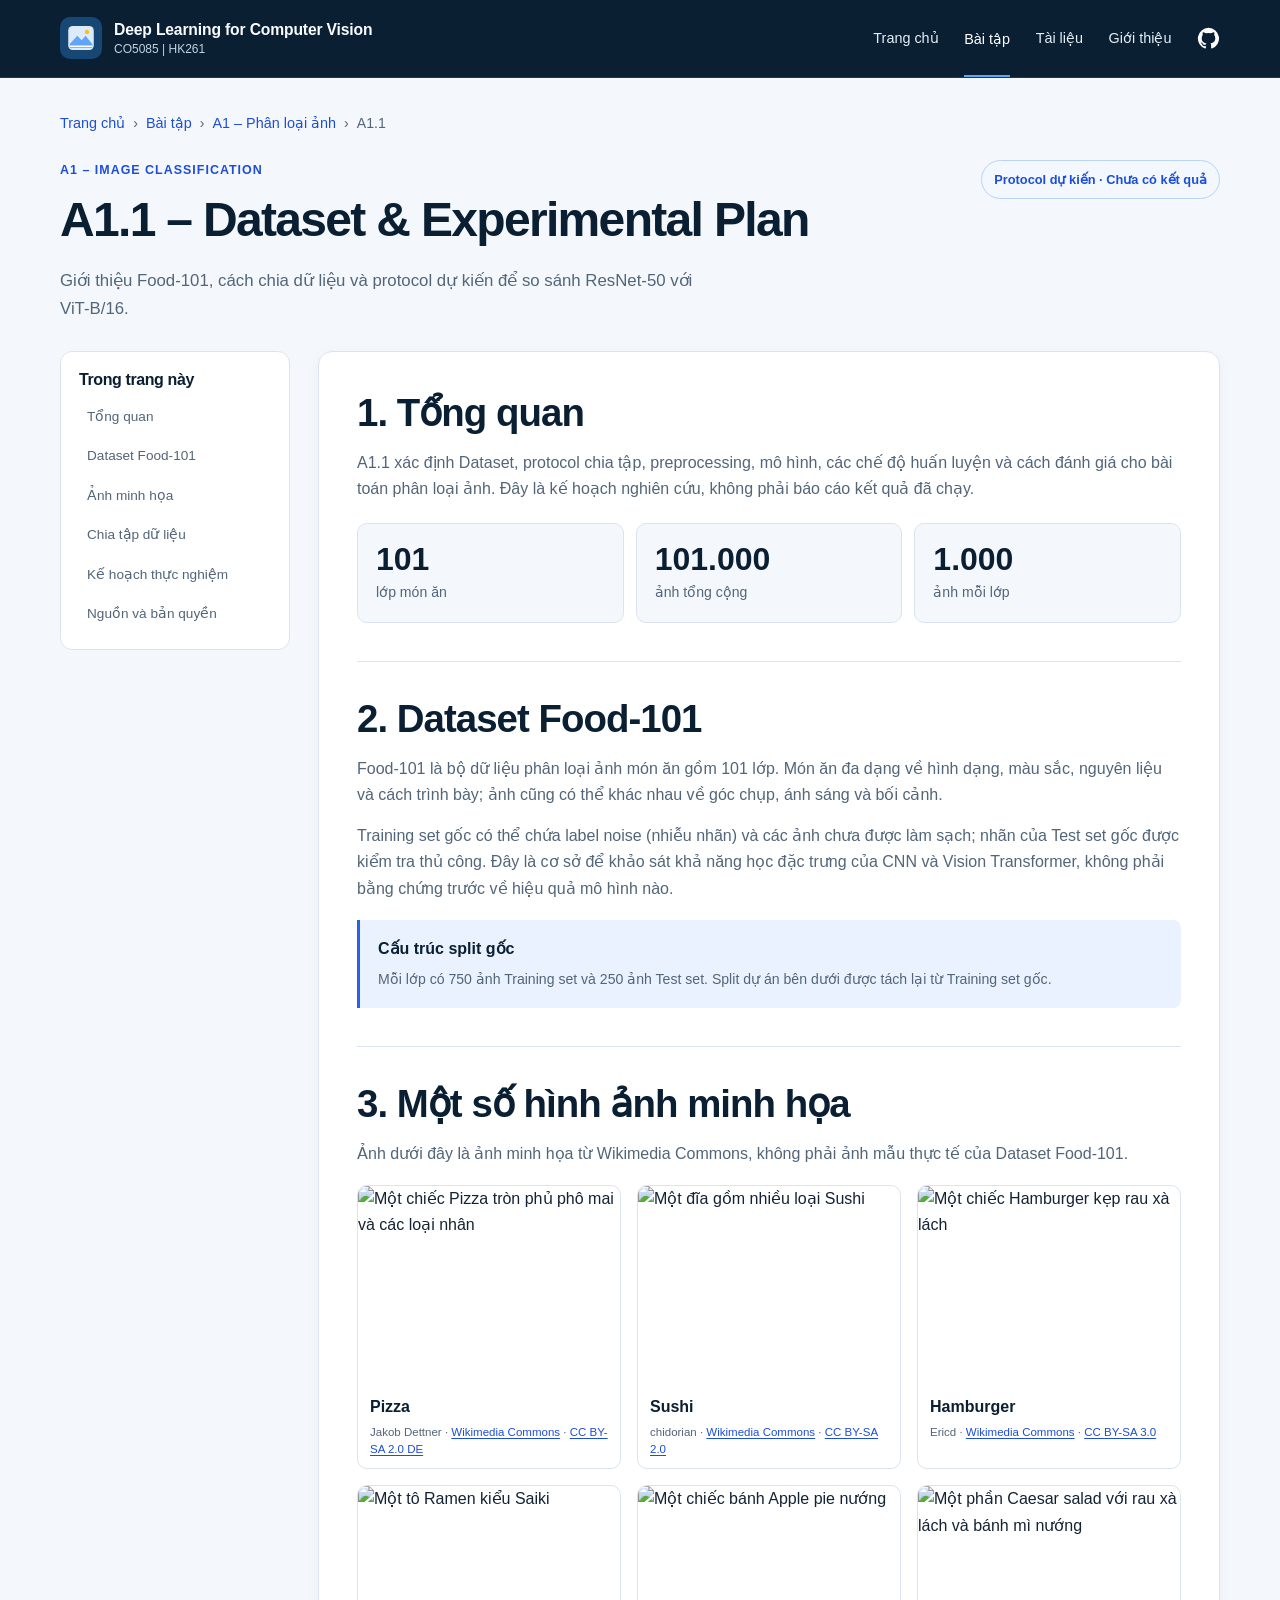
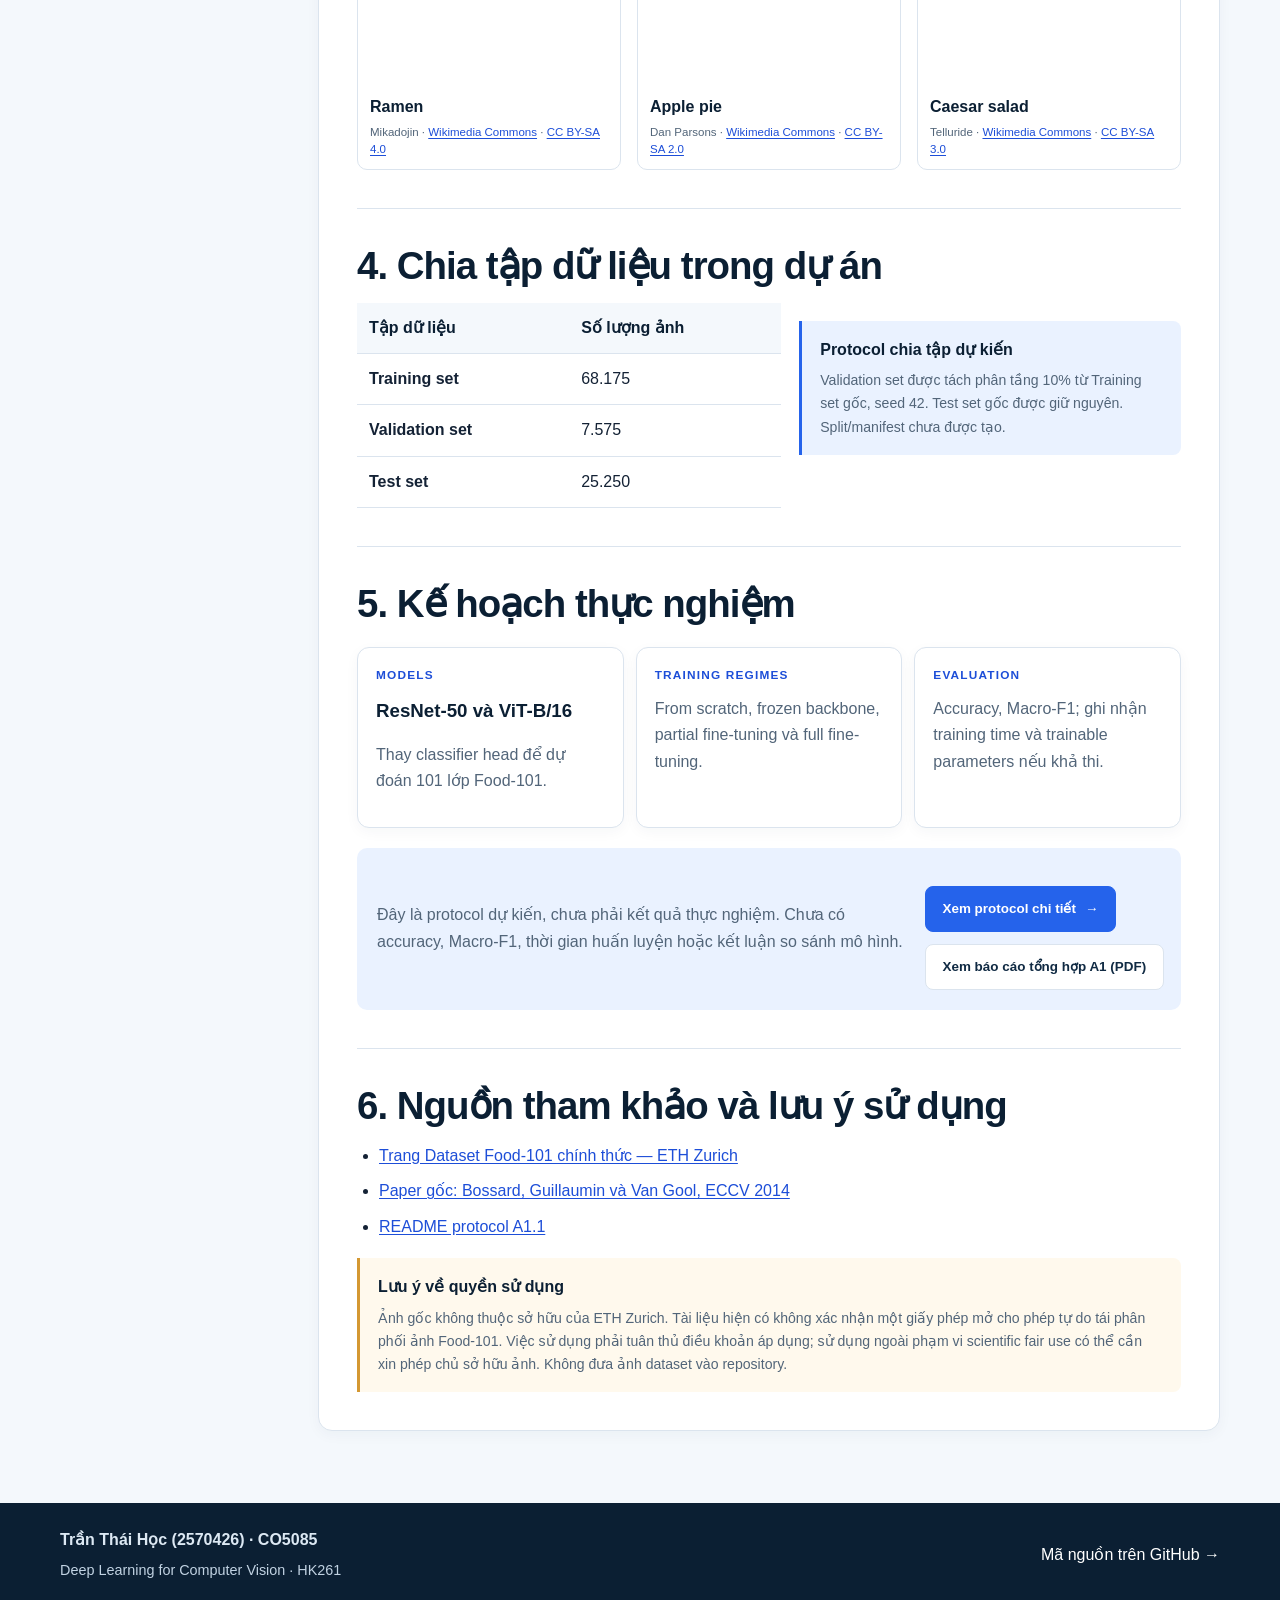
==== commit 2a55c62a: "Add exercise links to index.html and create A1 interim report" ====
--- a/A1-1/index.html
+++ b/A1-1/index.html
@@ -195,7 +195,10 @@
                                     Chưa có accuracy, Macro-F1, thời gian huấn luyện hoặc
                                     kết luận so sánh mô hình.
                                 </p>
-                                <a class="button primary" href="README.md">Xem protocol chi tiết <span aria-hidden="true">→</span></a>
+                                <div class="exercise-card-links">
+                                    <a class="button primary" href="README.md">Xem protocol chi tiết <span aria-hidden="true">→</span></a>
+                                    <a class="button" href="../report/A1-REPORT.pdf" target="_blank" rel="noopener noreferrer">Xem báo cáo tổng hợp A1 (PDF)</a>
+                                </div>
                             </div>
                         </section>
 
--- a/css/style.css
+++ b/css/style.css
@@ -1705,4 +1705,89 @@
     .detail-toc {
         grid-template-columns: 1fr;
     }
+}
+
+.exercise-feature-grid {
+    display: grid;
+    grid-template-columns: repeat(2, minmax(0, 1fr));
+    align-items: stretch;
+    gap: 18px;
+}
+
+.exercise-card {
+    min-width: 0;
+}
+
+.exercise-card-heading {
+    display: flex;
+    flex-wrap: wrap;
+    align-items: center;
+    justify-content: space-between;
+    gap: 8px;
+    margin-bottom: 12px;
+}
+
+.exercise-card .work-code {
+    margin: 0;
+}
+
+.due-date {
+    color: var(--blue-dark);
+    font-size: 0.76rem;
+    font-weight: 650;
+}
+
+.exercise-details {
+    display: grid;
+    gap: 8px;
+    margin-top: 15px;
+    padding-left: 19px;
+    color: var(--muted);
+    font-size: 0.86rem;
+    line-height: 1.5;
+}
+
+.exercise-details strong,
+.exercise-details code {
+    color: var(--navy-deep);
+}
+
+.exercise-card-links {
+    display: flex;
+    flex-wrap: wrap;
+    align-items: center;
+    gap: 12px 16px;
+    margin-top: 18px;
+}
+
+.exercise-card-links > a:not(.button) {
+    color: var(--blue-dark);
+    font-size: 0.84rem;
+    font-weight: 600;
+    text-decoration: underline;
+    text-underline-offset: 3px;
+}
+
+.exercise-card-links .button {
+    font-size: 0.84rem;
+}
+
+.report-note {
+    margin-top: 18px;
+    padding: 14px 17px;
+    border-left: 3px solid var(--blue);
+    border-radius: 0 8px 8px 0;
+    color: var(--muted);
+    background: var(--surface-blue);
+    font-size: 0.9rem;
+}
+
+.additional-exercises {
+    margin-top: 24px;
+}
+
+@media (max-width: 720px) {
+    .exercise-feature-grid {
+        grid-template-columns: 1fr;
+    }
 }
